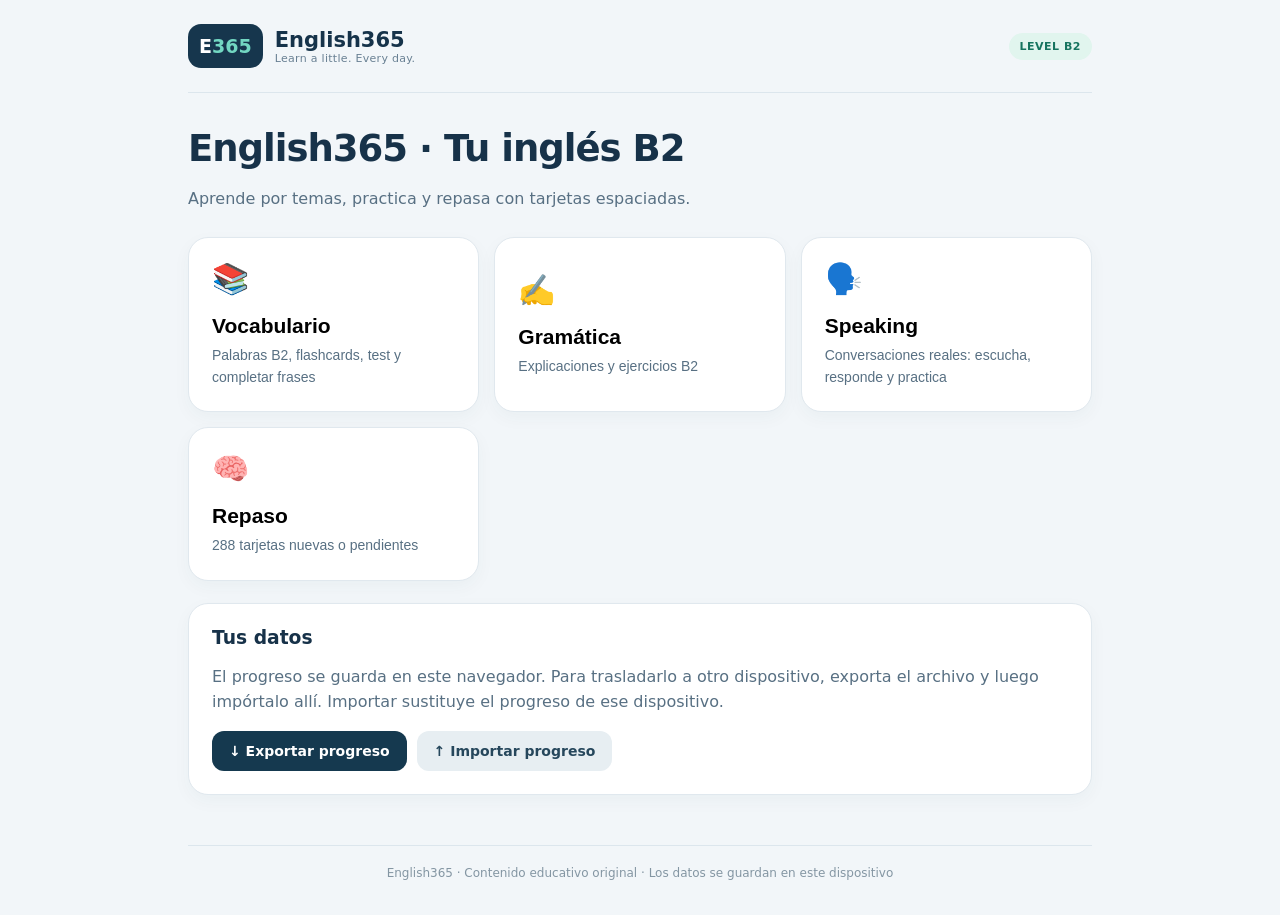
==== index.html @ 496840d1 "Add files via upload" ====
<!doctype html><html lang="es"><head><meta charset="utf-8"><meta name="viewport" content="width=device-width,initial-scale=1,viewport-fit=cover"><meta name="theme-color" content="#132c42"><meta name="description" content="English365: vocabulario, gramática, speaking y repaso B2"><link rel="manifest" href="manifest.webmanifest"><link rel="icon" href="icon.svg" type="image/svg+xml"><link rel="stylesheet" href="style.css"><title>English365 · B2</title></head><body><div class="shell"><header><a href="#home" class="brand"><span class="mark">E<span>365</span></span><span>English365<small>Learn a little. Every day.</small></span></a><span class="level">LEVEL B2</span></header><main id="app"></main><footer>English365 · Contenido educativo original · Los datos se guardan en este dispositivo</footer></div><input type="file" id="importFile" accept="application/json,.json" hidden><script src="content.js"></script><script src="speaking.js"></script><script src="app.js"></script></body></html>
---- style.css ----
:root{font-family:Inter,system-ui,-apple-system,BlinkMacSystemFont,"Segoe UI",sans-serif;color:#173249;background:#f2f6f9;font-synthesis:none}*{box-sizing:border-box}body{margin:0}.shell{max-width:940px;margin:auto;min-height:100vh;padding:0 18px}header{display:flex;align-items:center;justify-content:space-between;padding:24px 0;border-bottom:1px solid #dce6ed}.brand{display:flex;gap:12px;align-items:center;text-decoration:none;color:#16334a;font-size:21px;font-weight:800}.brand small{display:block;font-size:11px;font-weight:500;color:#698093;letter-spacing:.3px}.mark{background:#16364d;color:white;border-radius:13px;padding:11px;font-size:19px}.mark span{color:#72d7c2}.level,.tag{background:#e1f5ee;color:#16745f;padding:7px 11px;border-radius:99px;font-weight:750;font-size:11px;letter-spacing:.5px}main{padding:30px 0 50px}h1{font-size:clamp(26px,5vw,37px);letter-spacing:-1px;margin:4px 0 10px}h2{font-size:24px;margin:0 0 12px}h3{margin:0 0 8px}p{color:#587083;line-height:1.6}.lead{margin-bottom:25px}.grid{display:grid;grid-template-columns:repeat(3,minmax(0,1fr));gap:15px}.card,.panel{background:#fff;border:1px solid #e0e8ee;border-radius:20px;padding:23px;box-shadow:0 6px 18px #1e40530a}.card{cursor:pointer;text-align:left;transition:transform .12s,border-color .12s}.card:hover{transform:translateY(-2px);border-color:#85bcb5}.card .emoji{font-size:30px;margin-bottom:18px}.card p{font-size:14px;margin:6px 0 0}.card h2{font-size:21px;margin:0}.nav{display:flex;gap:8px;align-items:center;margin-bottom:22px;flex-wrap:wrap}.nav button,.btn{border:0;background:#15394f;color:white;border-radius:12px;padding:12px 17px;font:inherit;font-size:14px;font-weight:700;cursor:pointer}.btn.secondary,.nav button{background:#e7eef2;color:#26475c}.btn.ghost{background:white;color:#23475e;border:1px solid #d8e3e9}.btn:disabled{opacity:.5;cursor:not-allowed}.row{display:flex;gap:10px;align-items:center;flex-wrap:wrap}.between{justify-content:space-between}.muted{color:#6c8191;font-size:13px}.topics{display:grid;grid-template-columns:repeat(2,minmax(0,1fr));gap:12px}.topic{display:block;width:100%;text-align:left;border:1px solid #e1e9ef;border-radius:14px;padding:17px;background:white;color:#183b51;font:inherit;cursor:pointer}.topic strong{display:block;margin-bottom:5px}.topic span{font-size:12px;color:#688094}.question{font-size:23px;color:#193c52;font-weight:750;line-height:1.4;margin:20px 0}.choices{display:grid;gap:10px;margin:20px 0}.choice{padding:15px;text-align:left;background:white;border:1px solid #dce6eb;border-radius:12px;font:inherit;cursor:pointer;color:#23455b}.choice:hover{border-color:#409d93}.choice.correct{border-color:#289c70;background:#e7f8ef}.choice.wrong{border-color:#d26a6a;background:#fff0f0}.answer{padding:17px;border-radius:13px;background:#edf8f4;border:1px solid #bce4d3;color:#205e4c;margin:16px 0;line-height:1.6}.answer.bad{background:#fff6ee;border-color:#f0d7bd;color:#785129}.flip{width:100%;min-height:245px;border:1px solid #d5e4e9;border-radius:20px;background:linear-gradient(135deg,#f7fcfb,#eaf3f8);padding:28px;cursor:pointer;display:flex;flex-direction:column;align-items:center;justify-content:center;gap:14px;text-align:center;color:#1c3e53}.flip strong{font-size:clamp(23px,5vw,33px)}.flip small{color:#70889a}.ratings{display:grid;grid-template-columns:repeat(4,1fr);gap:8px;margin-top:18px}.ratings button{padding:13px 4px;border:1px solid #cbdde4;background:#fff;border-radius:11px;color:#21465a;font:inherit;font-size:13px;font-weight:700;cursor:pointer}.ratings button:hover{background:#e8f6f1}.ratings small{display:block;font-weight:400;color:#78909c;margin-top:5px}.bar{height:7px;background:#e5edf0;border-radius:10px;overflow:hidden;margin:14px 0 22px}.bar>div{height:100%;background:#2eaa91;transition:width .2s}.pill{display:inline-block;padding:5px 10px;border-radius:99px;background:#eaf0f5;color:#466174;font-size:12px;margin:4px 5px 4px 0}.lesson{line-height:1.75;color:#36586c}.lesson strong{color:#1b4056}.lesson ul{padding-left:20px}.field{width:100%;border:1px solid #cadce5;border-radius:12px;padding:14px;font:inherit;font-size:16px;margin:8px 0 16px}.hint{background:#fff7e9;border:1px solid #f0d9a6;border-radius:12px;padding:12px;color:#765c2b;font-size:13px;margin:16px 0}footer{border-top:1px solid #dce6ed;padding:20px 0 35px;color:#8496a3;font-size:12px;text-align:center}.stack{display:grid;gap:13px}.spaced{margin-top:22px}.hidden{display:none}@media(max-width:650px){.grid,.topics{grid-template-columns:1fr}.shell{padding:0 14px}main{padding-top:22px}.card{padding:19px}.ratings{gap:5px}.ratings button{font-size:11px}.panel{padding:19px}.brand{font-size:19px}}@media(prefers-reduced-motion:reduce){*{transition:none!important}}

/* English365 v2: navegación por temas */
.category-grid{display:grid;grid-template-columns:repeat(2,minmax(0,1fr));gap:12px}.category-card{position:relative;display:flex;flex-direction:column;align-items:flex-start;text-align:left;gap:7px;border:1px solid #dfe7f0;background:#fff;border-radius:17px;padding:19px;color:#183b51;font:inherit;cursor:pointer;min-height:130px}.category-card:hover,.mode-card:hover{border-color:#3278df;box-shadow:0 6px 18px #2465aa18}.category-icon{font-size:26px}.category-title{font-weight:800;font-size:16px}.category-card small,.mode-card small{color:#6a8194}.category-arrow{position:absolute;right:16px;top:16px;color:#2874db;font-size:26px}.mode-grid{display:grid;grid-template-columns:repeat(3,1fr);gap:12px}.mode-card{display:flex;flex-direction:column;gap:9px;text-align:left;background:white;border:1px solid #dfe7f0;border-radius:16px;padding:18px;color:#183b51;font:inherit;cursor:pointer}.mode-card>span{font-size:26px}.word-row{display:flex;justify-content:space-between;gap:12px;padding:11px 0;border-bottom:1px solid #e7edf3}.word-row span{color:#60778b;text-align:right}.hint{line-height:1.5}@media(max-width:650px){.category-grid{grid-template-columns:1fr}.mode-grid{grid-template-columns:1fr}.category-card{min-height:100px}}

/* Speaking365 */
.speaking-dialog{display:grid;gap:12px;margin-top:18px}.speaking-bubble{max-width:88%;padding:15px;border:1px solid #dce6eb;background:#f5f8fa;border-radius:15px;display:flex;flex-direction:column;align-items:flex-start;gap:8px}.speaking-bubble.mine{margin-left:auto;background:#eaf8f3;border-color:#bfe5d8}.speaking-bubble small{color:#6d8292;font-weight:700}.speaking-bubble strong{line-height:1.5}.speaking-es{color:#526e80;font-size:13px}.speaking-bubble .btn{padding:7px 11px;font-size:12px}.answer{white-space:pre-line}textarea.field{resize:vertical;min-height:100px}@media(max-width:650px){.speaking-bubble{max-width:96%}}
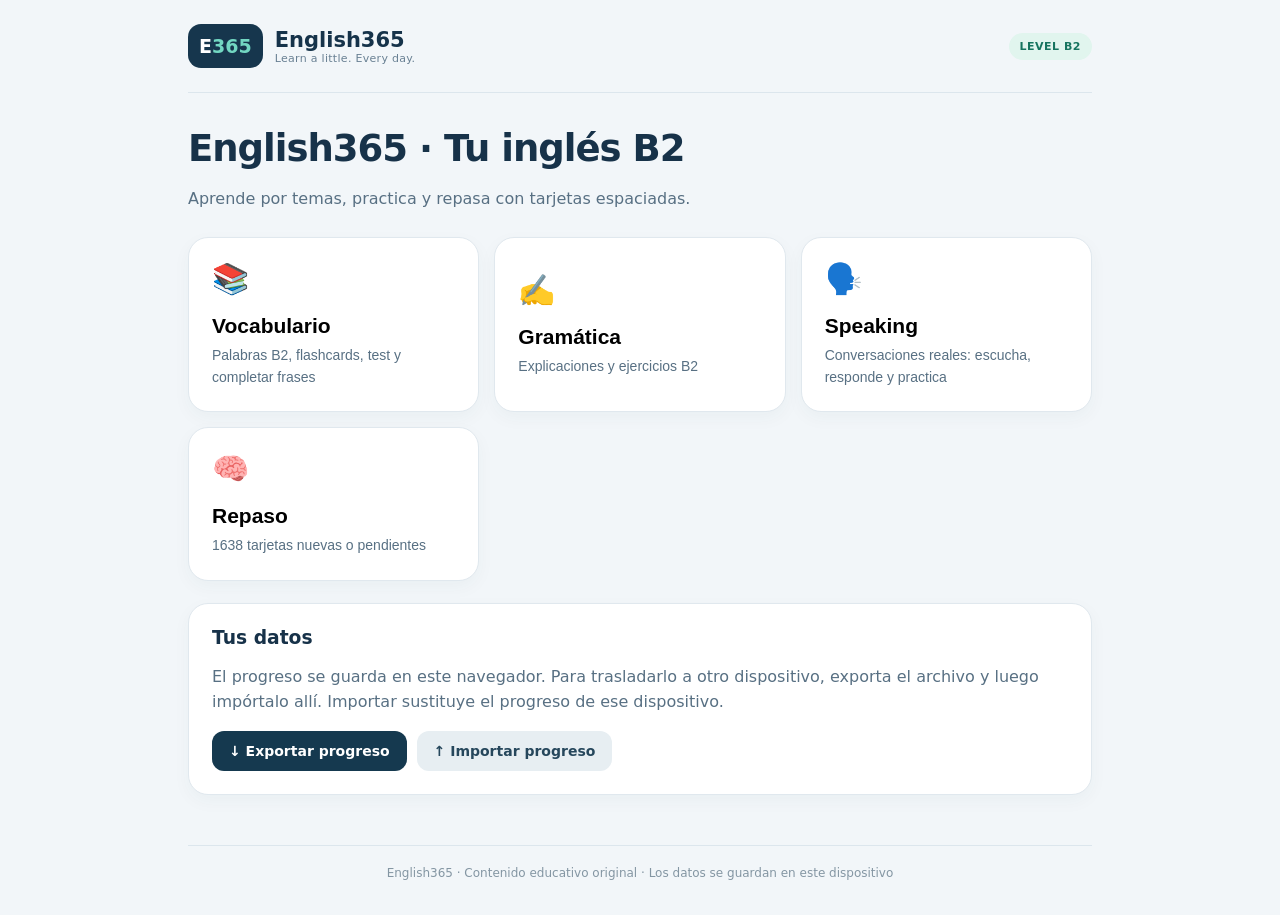
==== commit 0fcd08c3: "Add files via upload" ====
--- a/index.html
+++ b/index.html
@@ -1 +1 @@
-<!doctype html><html lang="es"><head><meta charset="utf-8"><meta name="viewport" content="width=device-width,initial-scale=1,viewport-fit=cover"><meta name="theme-color" content="#132c42"><meta name="description" content="English365: vocabulario, gramática, speaking y repaso B2"><link rel="manifest" href="manifest.webmanifest"><link rel="icon" href="icon.svg" type="image/svg+xml"><link rel="stylesheet" href="style.css"><title>English365 · B2</title></head><body><div class="shell"><header><a href="#home" class="brand"><span class="mark">E<span>365</span></span><span>English365<small>Learn a little. Every day.</small></span></a><span class="level">LEVEL B2</span></header><main id="app"></main><footer>English365 · Contenido educativo original · Los datos se guardan en este dispositivo</footer></div><input type="file" id="importFile" accept="application/json,.json" hidden><script src="content.js"></script><script src="speaking.js"></script><script src="app.js"></script></body></html>
+<!doctype html><html lang="es"><head><meta charset="utf-8"><meta name="viewport" content="width=device-width,initial-scale=1,viewport-fit=cover"><meta name="theme-color" content="#132c42"><meta name="description" content="English365: vocabulario, gramática, speaking y repaso B2"><link rel="manifest" href="manifest.webmanifest"><link rel="icon" href="icon.svg" type="image/svg+xml"><link rel="stylesheet" href="style.css"><title>English365 · B2</title></head><body><div class="shell"><header><a href="#home" class="brand"><span class="mark">E<span>365</span></span><span>English365<small>Learn a little. Every day.</small></span></a><span class="level">LEVEL B2</span></header><main id="app"></main><footer>English365 · Contenido educativo original · Los datos se guardan en este dispositivo</footer></div><input type="file" id="importFile" accept="application/json,.json" hidden><script src="content.js"></script><script src="vocabulario-b2-pdf.js"></script><script src="speaking.js"></script><script src="app.js"></script></body></html>
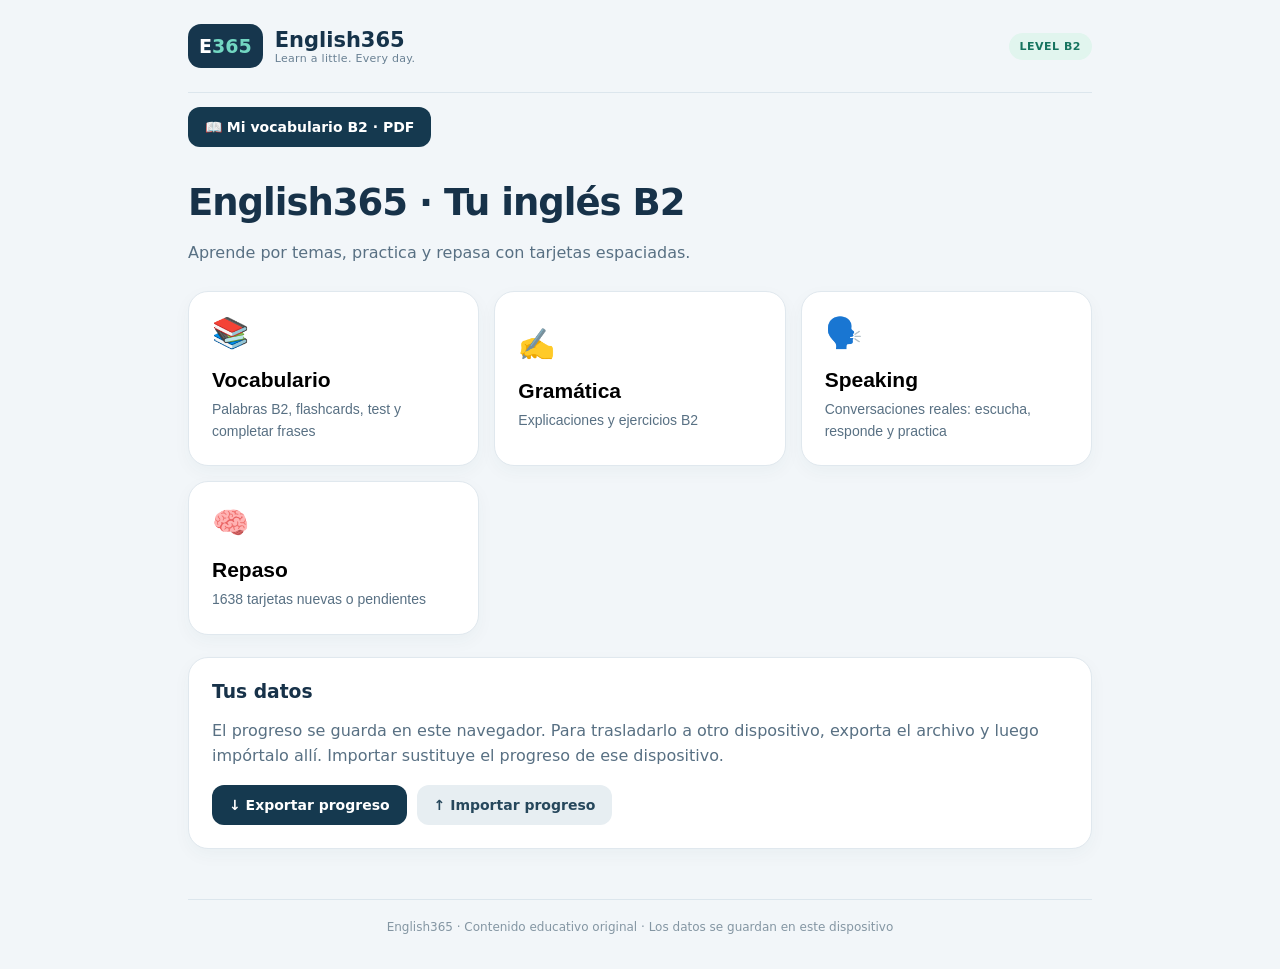
==== commit 69e0626b: "Add files via upload" ====
--- a/index.html
+++ b/index.html
@@ -1 +1 @@
-<!doctype html><html lang="es"><head><meta charset="utf-8"><meta name="viewport" content="width=device-width,initial-scale=1,viewport-fit=cover"><meta name="theme-color" content="#132c42"><meta name="description" content="English365: vocabulario, gramática, speaking y repaso B2"><link rel="manifest" href="manifest.webmanifest"><link rel="icon" href="icon.svg" type="image/svg+xml"><link rel="stylesheet" href="style.css"><title>English365 · B2</title></head><body><div class="shell"><header><a href="#home" class="brand"><span class="mark">E<span>365</span></span><span>English365<small>Learn a little. Every day.</small></span></a><span class="level">LEVEL B2</span></header><main id="app"></main><footer>English365 · Contenido educativo original · Los datos se guardan en este dispositivo</footer></div><input type="file" id="importFile" accept="application/json,.json" hidden><script src="content.js"></script><script src="vocabulario-b2-pdf.js"></script><script src="speaking.js"></script><script src="app.js"></script></body></html>
+<!doctype html><html lang="es"><head><meta charset="utf-8"><meta name="viewport" content="width=device-width,initial-scale=1,viewport-fit=cover"><meta name="theme-color" content="#132c42"><meta name="description" content="English365: vocabulario, gramática, speaking y repaso B2"><link rel="manifest" href="manifest.webmanifest"><link rel="icon" href="icon.svg" type="image/svg+xml"><link rel="stylesheet" href="style.css"><title>English365 · B2</title></head><body><div class="shell"><header><a href="#home" class="brand"><span class="mark">E<span>365</span></span><span>English365<small>Learn a little. Every day.</small></span></a><span class="level">LEVEL B2</span></header><div style="margin-top:14px"><a class="btn" style="display:inline-block;text-decoration:none" href="mi-vocabulario-b2.html">📖 Mi vocabulario B2 · PDF</a></div><main id="app"></main><footer>English365 · Contenido educativo original · Los datos se guardan en este dispositivo</footer></div><input type="file" id="importFile" accept="application/json,.json" hidden><script src="content.js"></script><script src="vocabulario-b2-pdf.js"></script><script src="speaking.js"></script><script src="app.js"></script></body></html>
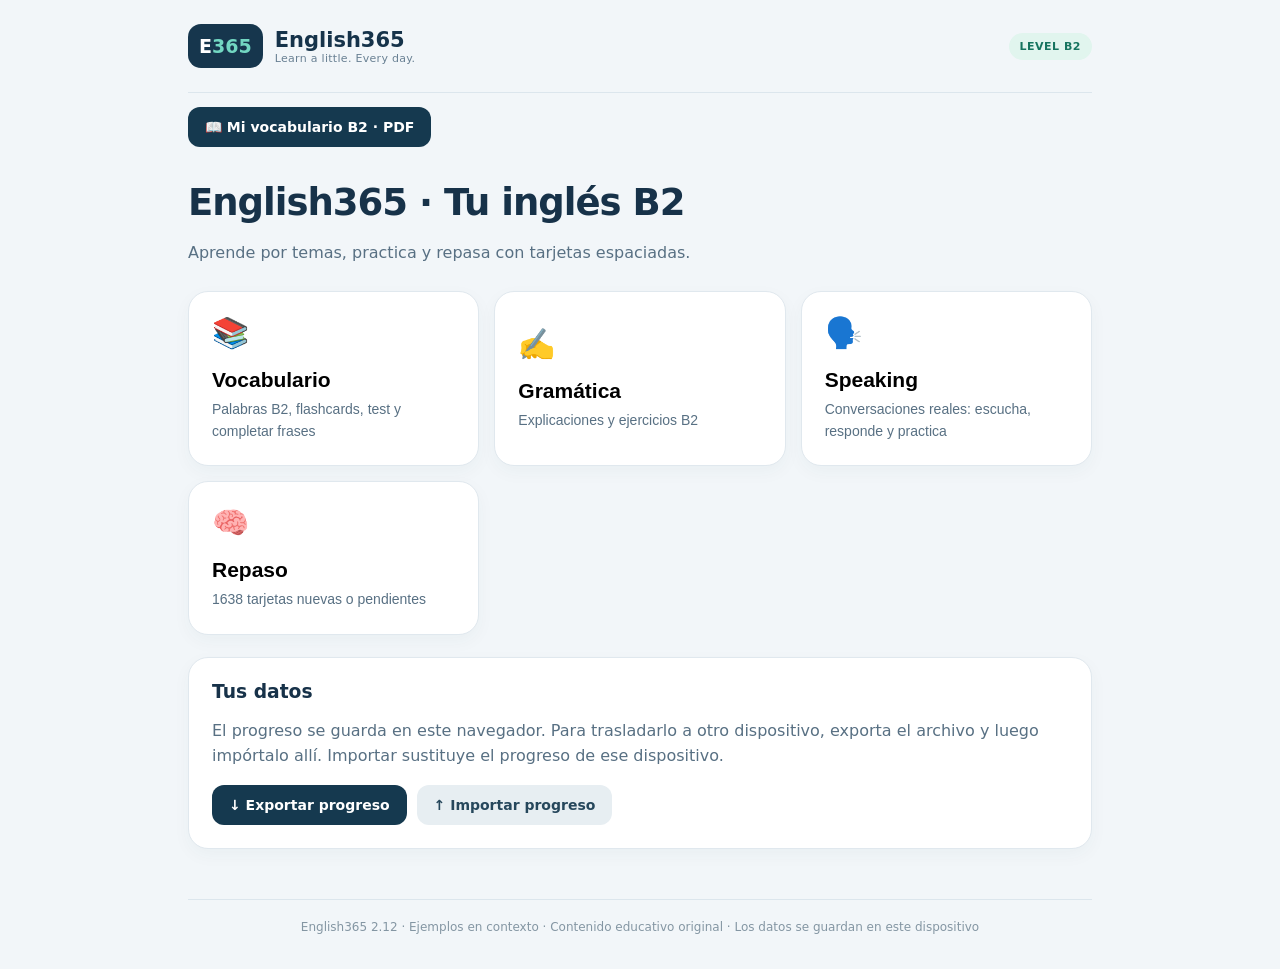
==== commit e3edb93d: "Add files via upload" ====
--- a/index.html
+++ b/index.html
@@ -1 +1,2 @@
-<!doctype html><html lang="es"><head><meta charset="utf-8"><meta name="viewport" content="width=device-width,initial-scale=1,viewport-fit=cover"><meta name="theme-color" content="#132c42"><meta name="description" content="English365: vocabulario, gramática, speaking y repaso B2"><link rel="manifest" href="manifest.webmanifest"><link rel="icon" href="icon.svg" type="image/svg+xml"><link rel="stylesheet" href="style.css"><title>English365 · B2</title></head><body><div class="shell"><header><a href="#home" class="brand"><span class="mark">E<span>365</span></span><span>English365<small>Learn a little. Every day.</small></span></a><span class="level">LEVEL B2</span></header><div style="margin-top:14px"><a class="btn" style="display:inline-block;text-decoration:none" href="mi-vocabulario-b2.html">📖 Mi vocabulario B2 · PDF</a></div><main id="app"></main><footer>English365 · Contenido educativo original · Los datos se guardan en este dispositivo</footer></div><input type="file" id="importFile" accept="application/json,.json" hidden><script src="content.js"></script><script src="vocabulario-b2-pdf.js"></script><script src="speaking.js"></script><script src="app.js"></script></body></html>
+<!doctype html><html lang="es"><head><meta charset="utf-8"><meta name="viewport" content="width=device-width,initial-scale=1,viewport-fit=cover"><meta name="theme-color" content="#132c42"><meta name="description" content="English365: vocabulario, gramática, speaking y repaso B2"><link rel="manifest" href="manifest.webmanifest"><link rel="icon" href="icon.svg" type="image/svg+xml"><link rel="stylesheet" href="style.css"><title>English365 · B2</title></head><body><div class="shell"><header><a href="#home" class="brand"><span class="mark">E<span>365</span></span><span>English365<small>Learn a little. Every day.</small></span></a><span class="level">LEVEL B2</span></header><div style="margin-top:14px"><a class="btn" style="display:inline-block;text-decoration:none" href="mi-vocabulario-b2.html">📖 Mi vocabulario B2 · PDF</a></div><main id="app"></main><footer>English365 2.12 · Ejemplos en contexto · Contenido educativo original · Los datos se guardan en este dispositivo</footer></div><input type="file" id="importFile" accept="application/json,.json" hidden><script src="content.js"></script><script src="vocabulario-b2-pdf.js"></script><script src="speaking.js"></script><script src="word-examples.js"></script><script src="word-coach.js"></script><script src="app.js"></script></body></html>
+
--- a/style.css
+++ b/style.css
@@ -5,3 +5,25 @@
 
 /* Speaking365 */
 .speaking-dialog{display:grid;gap:12px;margin-top:18px}.speaking-bubble{max-width:88%;padding:15px;border:1px solid #dce6eb;background:#f5f8fa;border-radius:15px;display:flex;flex-direction:column;align-items:flex-start;gap:8px}.speaking-bubble.mine{margin-left:auto;background:#eaf8f3;border-color:#bfe5d8}.speaking-bubble small{color:#6d8292;font-weight:700}.speaking-bubble strong{line-height:1.5}.speaking-es{color:#526e80;font-size:13px}.speaking-bubble .btn{padding:7px 11px;font-size:12px}.answer{white-space:pre-line}textarea.field{resize:vertical;min-height:100px}@media(max-width:650px){.speaking-bubble{max-width:96%}}
+
+
+.folder-list .word-row{flex-wrap:wrap;align-items:center}.folder-list .word-row>.row{width:100%}.folder-list .word-row>strong,.folder-list .word-row>span{overflow-wrap:anywhere;max-width:100%}.folder-list .word-row>span{text-align:left}
+
+/* Recuerdo activo: controles y resultados adaptados al móvil. */
+.coach .btn,.coach-results .btn{margin:4px 6px 4px 0}
+.coach-translation{font-size:22px;color:#173249}
+.coach-table{overflow-x:auto;margin:20px 0}
+.coach-results{width:100%;border-collapse:collapse;font-size:14px}
+.coach-results th,.coach-results td{text-align:left;vertical-align:top;border-bottom:1px solid #dce6ed;padding:12px 8px;overflow-wrap:anywhere}
+.coach-results th{background:#e7eef2}
+.coach-results .btn{padding:9px;font-size:12px}
+label.question{display:block}
+@media(max-width:420px){.coach-results{font-size:12px}.coach-results th,.coach-results td{padding:10px 5px}.coach-results .btn{font-size:11px}}
+
+/* 2.12 · Ejemplos legibles también en pantallas pequeñas. */
+.word-examples{width:100%;min-width:0;box-sizing:border-box;border:1px solid #dce6ed;border-radius:14px;background:#f7fafc;padding:14px;margin:14px 0;overflow-wrap:anywhere;text-align:left}
+.word-examples summary{cursor:pointer;font-weight:700;line-height:1.5;min-height:30px}
+.word-examples h3{margin:0 0 12px}.word-examples .example-content{min-width:0}.word-examples[open]>.example-content{margin-top:12px}
+.example-item{padding:10px 0;border-bottom:1px solid #dce6ed}.example-en{font-size:18px;line-height:1.6;margin:7px 0;color:#173249}.example-es{line-height:1.6;color:#476478;margin:8px 0}
+.word-examples .row{flex-wrap:wrap}.word-examples .btn{white-space:normal;margin:4px 6px 4px 0;font-size:14px}.example-editor{padding-top:14px}.example-editor label{display:block;line-height:1.6;margin-top:12px}.example-editor textarea{box-sizing:border-box;width:100%;max-width:100%;resize:vertical;font:inherit;min-height:70px}.example-editor .btn{min-height:44px}
+.word-examples [hidden]{display:none!important}.folder-list .word-row>.word-examples{flex-basis:100%;margin:0 0 10px}
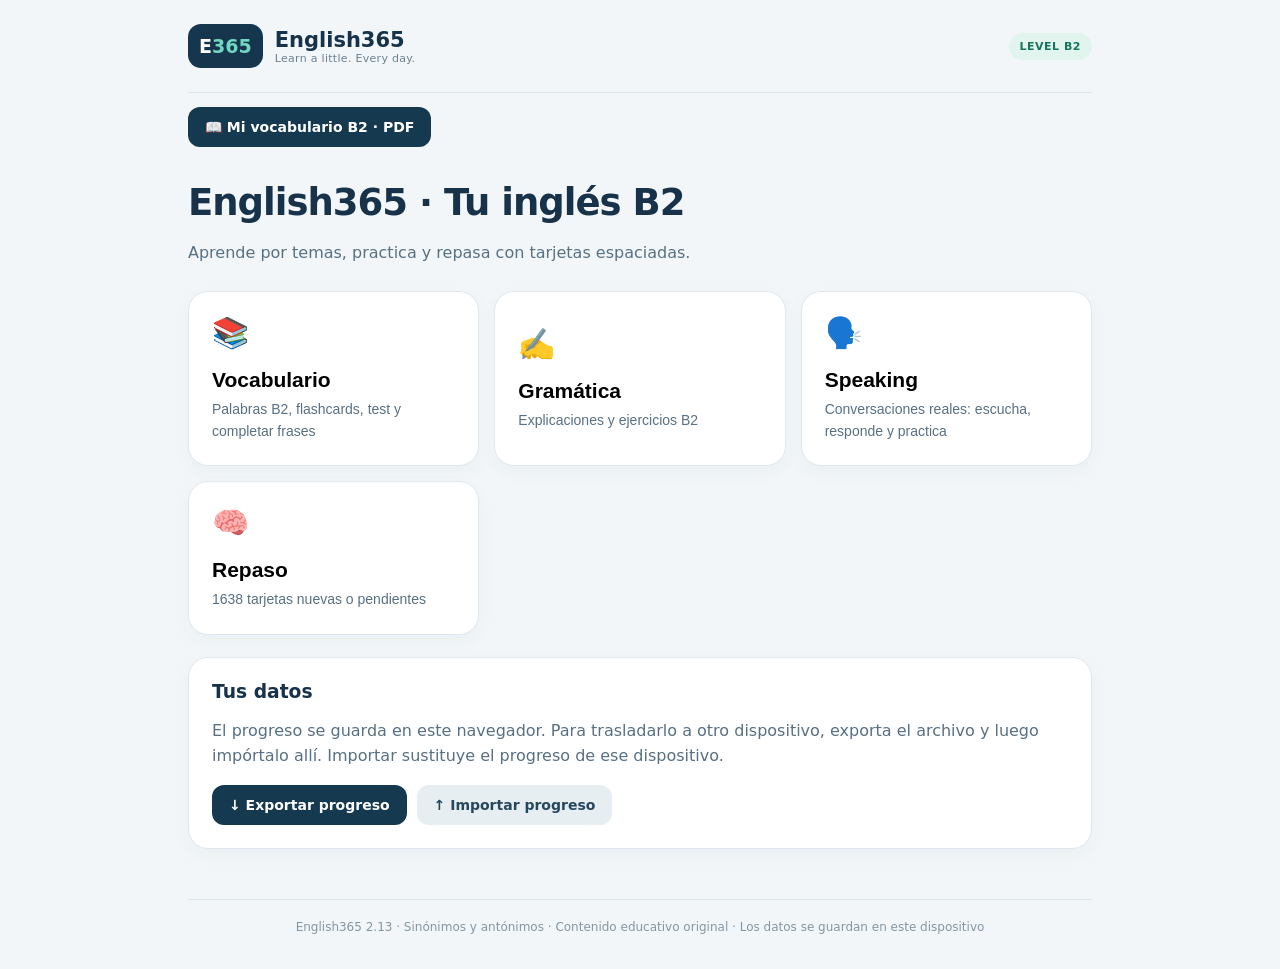
==== commit 0b047f8e: "Add files via upload" ====
--- a/index.html
+++ b/index.html
@@ -1,2 +1,2 @@
-<!doctype html><html lang="es"><head><meta charset="utf-8"><meta name="viewport" content="width=device-width,initial-scale=1,viewport-fit=cover"><meta name="theme-color" content="#132c42"><meta name="description" content="English365: vocabulario, gramática, speaking y repaso B2"><link rel="manifest" href="manifest.webmanifest"><link rel="icon" href="icon.svg" type="image/svg+xml"><link rel="stylesheet" href="style.css"><title>English365 · B2</title></head><body><div class="shell"><header><a href="#home" class="brand"><span class="mark">E<span>365</span></span><span>English365<small>Learn a little. Every day.</small></span></a><span class="level">LEVEL B2</span></header><div style="margin-top:14px"><a class="btn" style="display:inline-block;text-decoration:none" href="mi-vocabulario-b2.html">📖 Mi vocabulario B2 · PDF</a></div><main id="app"></main><footer>English365 2.12 · Ejemplos en contexto · Contenido educativo original · Los datos se guardan en este dispositivo</footer></div><input type="file" id="importFile" accept="application/json,.json" hidden><script src="content.js"></script><script src="vocabulario-b2-pdf.js"></script><script src="speaking.js"></script><script src="word-examples.js"></script><script src="word-coach.js"></script><script src="app.js"></script></body></html>
+<!doctype html><html lang="es"><head><meta charset="utf-8"><meta name="viewport" content="width=device-width,initial-scale=1,viewport-fit=cover"><meta name="theme-color" content="#132c42"><meta name="description" content="English365: vocabulario, gramática, speaking y repaso B2"><link rel="manifest" href="manifest.webmanifest"><link rel="icon" href="icon.svg" type="image/svg+xml"><link rel="stylesheet" href="style.css"><title>English365 · B2</title></head><body><div class="shell"><header><a href="#home" class="brand"><span class="mark">E<span>365</span></span><span>English365<small>Learn a little. Every day.</small></span></a><span class="level">LEVEL B2</span></header><div style="margin-top:14px"><a class="btn" style="display:inline-block;text-decoration:none" href="mi-vocabulario-b2.html">📖 Mi vocabulario B2 · PDF</a></div><main id="app"></main><footer>English365 2.13 · Sinónimos y antónimos · Contenido educativo original · Los datos se guardan en este dispositivo</footer></div><input type="file" id="importFile" accept="application/json,.json" hidden><script src="content.js"></script><script src="vocabulario-b2-pdf.js"></script><script src="speaking.js"></script><script src="word-relations.js"></script><script src="word-examples.js"></script><script src="word-coach.js"></script><script src="app.js"></script></body></html>
 
--- a/style.css
+++ b/style.css
@@ -27,3 +27,6 @@
 .example-item{padding:10px 0;border-bottom:1px solid #dce6ed}.example-en{font-size:18px;line-height:1.6;margin:7px 0;color:#173249}.example-es{line-height:1.6;color:#476478;margin:8px 0}
 .word-examples .row{flex-wrap:wrap}.word-examples .btn{white-space:normal;margin:4px 6px 4px 0;font-size:14px}.example-editor{padding-top:14px}.example-editor label{display:block;line-height:1.6;margin-top:12px}.example-editor textarea{box-sizing:border-box;width:100%;max-width:100%;resize:vertical;font:inherit;min-height:70px}.example-editor .btn{min-height:44px}
 .word-examples [hidden]{display:none!important}.folder-list .word-row>.word-examples{flex-basis:100%;margin:0 0 10px}
+
+/* 2.13 · Relaciones de vocabulario por significado. */
+.word-relations{margin:14px 0 20px;padding:15px;background:#edf6f3;border:1px solid #cce1d8;border-radius:12px;min-width:0}.word-relations h4{margin:0 0 12px;color:#195a4c;font-size:16px}.relations-list{margin:0}.relations-list dt{font-size:13px;font-weight:750;color:#365e55;margin-top:12px}.relations-list dd{margin:7px 0 0;min-width:0}.relation-chips{display:flex;flex-wrap:wrap;gap:7px;list-style:none;padding:0;margin:0}.relation-chip{padding:6px 10px;border:1px solid #c7ddd6;border-radius:10px;background:#fff;color:#24483f;overflow-wrap:anywhere;max-width:100%;font-size:15px;line-height:1.5}.relation-empty{font-size:13px;color:#63786f}.relation-note,.relation-help{font-size:13px;line-height:1.6;margin:12px 0 0;color:#4c6a60}.relation-note{font-weight:500}.relation-help{color:#657b71}.word-row .word-relations span{text-align:left}
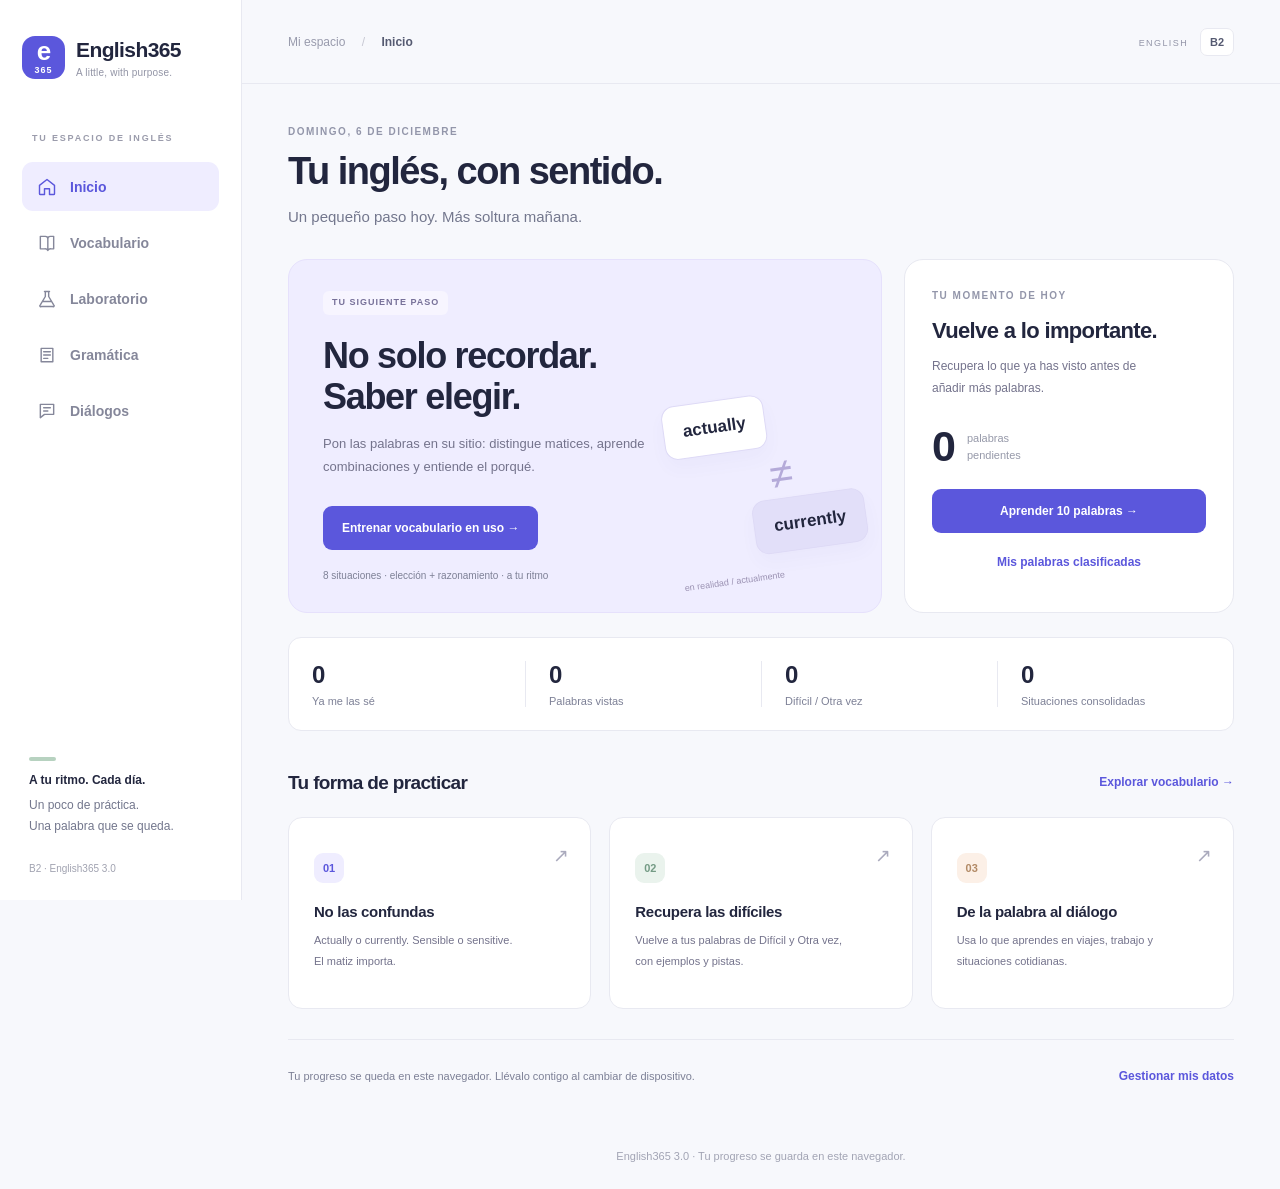
==== commit 357fb96f: "Add files via upload" ====
--- a/index.html
+++ b/index.html
@@ -1,2 +1,4 @@
-<!doctype html><html lang="es"><head><meta charset="utf-8"><meta name="viewport" content="width=device-width,initial-scale=1,viewport-fit=cover"><meta name="theme-color" content="#132c42"><meta name="description" content="English365: vocabulario, gramática, speaking y repaso B2"><link rel="manifest" href="manifest.webmanifest"><link rel="icon" href="icon.svg" type="image/svg+xml"><link rel="stylesheet" href="style.css"><title>English365 · B2</title></head><body><div class="shell"><header><a href="#home" class="brand"><span class="mark">E<span>365</span></span><span>English365<small>Learn a little. Every day.</small></span></a><span class="level">LEVEL B2</span></header><div style="margin-top:14px"><a class="btn" style="display:inline-block;text-decoration:none" href="mi-vocabulario-b2.html">📖 Mi vocabulario B2 · PDF</a></div><main id="app"></main><footer>English365 2.13 · Sinónimos y antónimos · Contenido educativo original · Los datos se guardan en este dispositivo</footer></div><input type="file" id="importFile" accept="application/json,.json" hidden><script src="content.js"></script><script src="vocabulario-b2-pdf.js"></script><script src="speaking.js"></script><script src="word-relations.js"></script><script src="word-examples.js"></script><script src="word-coach.js"></script><script src="app.js"></script></body></html>
-
+<!doctype html>
+<html lang="es"><head><meta charset="utf-8"><meta name="viewport" content="width=device-width,initial-scale=1,viewport-fit=cover"><meta name="theme-color" content="#f7f8fc"><meta name="description" content="English365: vocabulario en uso, práctica escrita y repaso B2"><link rel="manifest" href="manifest.webmanifest"><link rel="icon" href="icon.svg" type="image/svg+xml"><link rel="stylesheet" href="style.css"><title>English365 · Tu inglés, con sentido</title></head>
+<body><a class="skip-link" href="#app">Saltar al contenido</a><div class="app-frame"><aside class="sidebar"><a href="#home" class="brand"><span class="mark">e<span>365</span></span><span>English365<small>A little, with purpose.</small></span></a><p class="sidebar-label">TU ESPACIO DE INGLÉS</p><nav class="app-nav" aria-label="Navegación principal"><button type="button" data-nav="home"><svg viewBox="0 0 24 24" fill="none" stroke="currentColor" stroke-width="1.7" stroke-linecap="round" stroke-linejoin="round" aria-hidden="true"><path d="m3 10 9-7 9 7v10a1 1 0 0 1-1 1h-5v-7H9v7H4a1 1 0 0 1-1-1Z"/></svg><span>Inicio</span></button><button type="button" data-nav="vocab"><svg viewBox="0 0 24 24" fill="none" stroke="currentColor" stroke-width="1.7" stroke-linecap="round" stroke-linejoin="round" aria-hidden="true"><path d="M4 4h6a3 3 0 0 1 3 3v14a4 4 0 0 0-4-2H4Zm16 0h-4a3 3 0 0 0-3 3v14a4 4 0 0 1 4-2h3Z"/></svg><span>Vocabulario</span></button><button type="button" data-nav="lab"><svg viewBox="0 0 24 24" fill="none" stroke="currentColor" stroke-width="1.7" stroke-linecap="round" stroke-linejoin="round" aria-hidden="true"><path d="M9 3h6m-5 0v6l-6 10a1 1 0 0 0 1 2h14a1 1 0 0 0 1-2L14 9V3M7 15h10"/></svg><span>Laboratorio</span></button><button type="button" data-nav="grammar"><svg viewBox="0 0 24 24" fill="none" stroke="currentColor" stroke-width="1.7" stroke-linecap="round" stroke-linejoin="round" aria-hidden="true"><path d="M5 4h14v16H5ZM8 8h8m-8 4h8m-8 4h5"/></svg><span>Gramática</span></button><button type="button" data-nav="dialogs"><svg viewBox="0 0 24 24" fill="none" stroke="currentColor" stroke-width="1.7" stroke-linecap="round" stroke-linejoin="round" aria-hidden="true"><path d="M4 4h16v12H9l-5 4Z"/><path d="M8 8h8m-8 4h5"/></svg><span>Diálogos</span></button></nav><div class="sidebar-foot"><span class="local-dot"></span><strong>A tu ritmo. Cada día.</strong><p>Un poco de práctica.<br>Una palabra que se queda.</p><small>B2 · English365 3.0</small></div></aside><div class="workspace"><header class="topbar"><span class="breadcrumb">Mi espacio <span>/</span> <strong id="view-name">Inicio</strong></span><span class="level">ENGLISH <b>B2</b></span></header><main id="app" tabindex="-1"></main><footer>English365 3.0 · Tu progreso se guarda en este navegador.</footer></div></div><input type="file" id="importFile" accept="application/json,.json" hidden>
+<script src="content.js"></script><script src="vocabulario-b2-pdf.js"></script><script src="speaking.js"></script><script src="word-relations.js"></script><script src="word-examples.js"></script><script src="word-coach.js"></script><script src="usage-content.js"></script><script src="usage-lab.js"></script><script src="app.js"></script></body></html>
--- a/style.css
+++ b/style.css
@@ -1,32 +1,10 @@
-:root{font-family:Inter,system-ui,-apple-system,BlinkMacSystemFont,"Segoe UI",sans-serif;color:#173249;background:#f2f6f9;font-synthesis:none}*{box-sizing:border-box}body{margin:0}.shell{max-width:940px;margin:auto;min-height:100vh;padding:0 18px}header{display:flex;align-items:center;justify-content:space-between;padding:24px 0;border-bottom:1px solid #dce6ed}.brand{display:flex;gap:12px;align-items:center;text-decoration:none;color:#16334a;font-size:21px;font-weight:800}.brand small{display:block;font-size:11px;font-weight:500;color:#698093;letter-spacing:.3px}.mark{background:#16364d;color:white;border-radius:13px;padding:11px;font-size:19px}.mark span{color:#72d7c2}.level,.tag{background:#e1f5ee;color:#16745f;padding:7px 11px;border-radius:99px;font-weight:750;font-size:11px;letter-spacing:.5px}main{padding:30px 0 50px}h1{font-size:clamp(26px,5vw,37px);letter-spacing:-1px;margin:4px 0 10px}h2{font-size:24px;margin:0 0 12px}h3{margin:0 0 8px}p{color:#587083;line-height:1.6}.lead{margin-bottom:25px}.grid{display:grid;grid-template-columns:repeat(3,minmax(0,1fr));gap:15px}.card,.panel{background:#fff;border:1px solid #e0e8ee;border-radius:20px;padding:23px;box-shadow:0 6px 18px #1e40530a}.card{cursor:pointer;text-align:left;transition:transform .12s,border-color .12s}.card:hover{transform:translateY(-2px);border-color:#85bcb5}.card .emoji{font-size:30px;margin-bottom:18px}.card p{font-size:14px;margin:6px 0 0}.card h2{font-size:21px;margin:0}.nav{display:flex;gap:8px;align-items:center;margin-bottom:22px;flex-wrap:wrap}.nav button,.btn{border:0;background:#15394f;color:white;border-radius:12px;padding:12px 17px;font:inherit;font-size:14px;font-weight:700;cursor:pointer}.btn.secondary,.nav button{background:#e7eef2;color:#26475c}.btn.ghost{background:white;color:#23475e;border:1px solid #d8e3e9}.btn:disabled{opacity:.5;cursor:not-allowed}.row{display:flex;gap:10px;align-items:center;flex-wrap:wrap}.between{justify-content:space-between}.muted{color:#6c8191;font-size:13px}.topics{display:grid;grid-template-columns:repeat(2,minmax(0,1fr));gap:12px}.topic{display:block;width:100%;text-align:left;border:1px solid #e1e9ef;border-radius:14px;padding:17px;background:white;color:#183b51;font:inherit;cursor:pointer}.topic strong{display:block;margin-bottom:5px}.topic span{font-size:12px;color:#688094}.question{font-size:23px;color:#193c52;font-weight:750;line-height:1.4;margin:20px 0}.choices{display:grid;gap:10px;margin:20px 0}.choice{padding:15px;text-align:left;background:white;border:1px solid #dce6eb;border-radius:12px;font:inherit;cursor:pointer;color:#23455b}.choice:hover{border-color:#409d93}.choice.correct{border-color:#289c70;background:#e7f8ef}.choice.wrong{border-color:#d26a6a;background:#fff0f0}.answer{padding:17px;border-radius:13px;background:#edf8f4;border:1px solid #bce4d3;color:#205e4c;margin:16px 0;line-height:1.6}.answer.bad{background:#fff6ee;border-color:#f0d7bd;color:#785129}.flip{width:100%;min-height:245px;border:1px solid #d5e4e9;border-radius:20px;background:linear-gradient(135deg,#f7fcfb,#eaf3f8);padding:28px;cursor:pointer;display:flex;flex-direction:column;align-items:center;justify-content:center;gap:14px;text-align:center;color:#1c3e53}.flip strong{font-size:clamp(23px,5vw,33px)}.flip small{color:#70889a}.ratings{display:grid;grid-template-columns:repeat(4,1fr);gap:8px;margin-top:18px}.ratings button{padding:13px 4px;border:1px solid #cbdde4;background:#fff;border-radius:11px;color:#21465a;font:inherit;font-size:13px;font-weight:700;cursor:pointer}.ratings button:hover{background:#e8f6f1}.ratings small{display:block;font-weight:400;color:#78909c;margin-top:5px}.bar{height:7px;background:#e5edf0;border-radius:10px;overflow:hidden;margin:14px 0 22px}.bar>div{height:100%;background:#2eaa91;transition:width .2s}.pill{display:inline-block;padding:5px 10px;border-radius:99px;background:#eaf0f5;color:#466174;font-size:12px;margin:4px 5px 4px 0}.lesson{line-height:1.75;color:#36586c}.lesson strong{color:#1b4056}.lesson ul{padding-left:20px}.field{width:100%;border:1px solid #cadce5;border-radius:12px;padding:14px;font:inherit;font-size:16px;margin:8px 0 16px}.hint{background:#fff7e9;border:1px solid #f0d9a6;border-radius:12px;padding:12px;color:#765c2b;font-size:13px;margin:16px 0}footer{border-top:1px solid #dce6ed;padding:20px 0 35px;color:#8496a3;font-size:12px;text-align:center}.stack{display:grid;gap:13px}.spaced{margin-top:22px}.hidden{display:none}@media(max-width:650px){.grid,.topics{grid-template-columns:1fr}.shell{padding:0 14px}main{padding-top:22px}.card{padding:19px}.ratings{gap:5px}.ratings button{font-size:11px}.panel{padding:19px}.brand{font-size:19px}}@media(prefers-reduced-motion:reduce){*{transition:none!important}}
+:root{font-family:Inter,ui-sans-serif,-apple-system,BlinkMacSystemFont,"Segoe UI",sans-serif;color:#22263e;background:#f7f8fc;font-synthesis:none;--ink:#22263e;--muted:#75798e;--accent:#5b57dc;--border:#e8e9f1;--surface:#fff;--sage:#eef5ef;--lavender:#efedff;--peach:#fcf0e7}*{box-sizing:border-box}body{margin:0}button,input,textarea{font:inherit}button,a{-webkit-tap-highlight-color:transparent}button{cursor:pointer}button:disabled{cursor:default;opacity:.48}a{color:var(--accent)}button:focus-visible,a:focus-visible,input:focus-visible,textarea:focus-visible,summary:focus-visible{outline:3px solid #a8a3ff;outline-offset:4px}svg{width:22px;height:22px;flex-shrink:0}h1,h2,h3,h4,p{margin-top:0}h1,h2,h3,h4{color:var(--ink)}h1{font-size:38px;letter-spacing:-1.5px;line-height:1.18;margin-bottom:12px;font-weight:750}h2{font-size:23px;line-height:1.3;letter-spacing:-.65px;margin-bottom:12px}h3{font-size:18px;letter-spacing:-.3px;margin-bottom:10px}p{font-size:15px;line-height:1.7;color:#73778d}small{font-size:12px}button{color:inherit}.app-frame{display:flex;min-height:100vh}.sidebar{position:fixed;inset:0 auto 0 0;width:242px;border-right:1px solid var(--border);background:#fff;padding:36px 22px 24px;display:flex;flex-direction:column;z-index:10}.brand{display:flex;align-items:center;gap:11px;text-decoration:none;color:var(--ink);font-size:21px;letter-spacing:-.6px;font-weight:750}.brand small{display:block;color:#9294a5;font-size:10px;letter-spacing:.2px;font-weight:450;margin-top:5px}.mark{width:43px;height:43px;background:var(--accent);color:#fff;display:flex;flex-direction:column;align-items:center;justify-content:center;border-radius:13px;font-size:26px;line-height:.8;font-weight:700;letter-spacing:-1px}.mark span{font-size:9px;margin-top:5px;letter-spacing:1px}.sidebar-label{font-size:9px;letter-spacing:1.8px;color:#9b9cac;margin:52px 10px 16px;font-weight:650}.app-nav{display:grid;gap:7px}.app-nav button{display:flex;align-items:center;gap:13px;min-height:49px;border:0;border-radius:11px;background:none;padding:12px 15px;text-align:left;font-size:14px;color:#85879a;font-weight:550}.app-nav button svg{width:20px;height:20px}.app-nav button:hover{background:#f8f7fd;color:var(--accent)}.app-nav button.active{background:var(--lavender);color:var(--accent)}.sidebar-foot{margin:auto 7px 0;padding-top:32px}.sidebar-foot strong{display:block;font-size:12px;margin:12px 0 8px}.sidebar-foot p{font-size:12px;line-height:1.8;margin-bottom:20px}.sidebar-foot small{font-size:10px;color:#a0a2b0}.local-dot{display:block;width:27px;height:4px;background:#b7d2c0;border-radius:8px}.workspace{margin-left:242px;flex:1;min-width:0}.topbar{height:84px;display:flex;align-items:center;justify-content:space-between;padding:0 46px;border-bottom:1px solid var(--border);background:#f7f8fc}.breadcrumb{font-size:12px;color:#999bad}.breadcrumb>span{margin:0 13px;color:#c6c7d2}.breadcrumb strong{color:#555a71;font-weight:550}.level{font-size:9px;letter-spacing:1.4px;color:#9395a8}.level b{font-size:11px;letter-spacing:0;margin-left:8px;background:#fff;border:1px solid var(--border);padding:7px 9px;border-radius:7px;color:#555a71}main#app{max-width:1300px;margin:auto;padding:42px 46px 30px;min-height:calc(100vh - 150px)}footer{font-size:11px;color:#a2a4b4;padding:24px 46px;text-align:center;line-height:1.6}.eyebrow{display:block;font-size:10px;letter-spacing:1.5px;font-weight:650;text-transform:uppercase;color:#9396aa;margin-bottom:12px}.lead{font-size:15px;margin-bottom:28px;max-width:760px}.page-intro h1{margin-bottom:10px}.page-intro .lead{margin-bottom:30px}.dashboard-grid{display:grid;grid-template-columns:minmax(0,1.8fr) minmax(260px,1fr);gap:22px}.dashboard-hero{position:relative;min-height:340px;padding:31px 34px;background:var(--lavender);border:1px solid #e6e1fc;border-radius:19px;overflow:hidden}.tag{display:inline-flex;font-size:9px;line-height:1.5;padding:5px 9px;letter-spacing:1px;font-weight:650;border-radius:6px;color:#777199;background:#f7f5ff}.dashboard-hero h2{font-size:36px;letter-spacing:-1.3px;white-space:pre-line;line-height:1.15;margin:20px 0 14px;max-width:340px}.dashboard-hero p{max-width:330px;font-size:13px;line-height:1.8;color:#827e9d;margin-bottom:24px}.hero-foot{font-size:10px;color:#9290ab;margin-top:16px}.word-orbit{position:absolute;right:20px;top:38%;width:190px;height:180px;transform:rotate(-8deg);pointer-events:none}.orbit-chip{position:absolute;display:block;padding:16px 19px;background:#fff;border:1px solid #dedaf6;border-radius:13px;font-size:17px;font-weight:600;box-shadow:0 9px 18px #5c51b009}.orbit-chip.one{top:0;left:0}.orbit-chip.two{right:0;bottom:20px;background:#e2dff9}.orbit-symbol{position:absolute;left:100px;top:58px;color:#b4aad9;font-size:42px;font-weight:300}.orbit-caption{position:absolute;bottom:-7px;left:0;font-size:9px;color:#9a91b2;white-space:nowrap}.btn{display:inline-flex;align-items:center;justify-content:center;gap:8px;border:1px solid transparent;background:var(--accent);color:#fff;text-decoration:none;font-size:12px;font-weight:600;line-height:1.5;padding:12px 18px;border-radius:9px;min-height:42px;margin:4px 6px 4px 0;transition:background .15s,transform .15s}.btn:hover:not(:disabled){background:#4c47c7;transform:translateY(-1px)}.btn.secondary{background:#fff;color:#616578;border:1px solid #e1e2ed}.btn.secondary:hover:not(:disabled){background:#f4f2fe;color:var(--accent);border-color:#c7c3ed}.btn.ghost{background:transparent;color:var(--accent);padding-left:0}.text-button{display:inline-flex;align-items:center;border:0;background:none;padding:8px 0;color:var(--accent);font-size:12px;font-weight:600;text-decoration:none;line-height:1.6}.text-button:hover{text-decoration:underline}.today-card{background:#fff;border:1px solid var(--border);border-radius:19px;padding:30px 27px}.today-card h2{font-size:22px;margin:16px 0 10px}.today-card p{font-size:12px;line-height:1.8;max-width:230px}.today-count{display:flex;align-items:center;gap:13px;margin:24px 0 15px}.today-count strong{font-size:43px;letter-spacing:-2px;line-height:1.1}.today-count span{font-size:11px;max-width:75px;line-height:1.5;color:#9699a9}.today-card>.btn{width:100%}.today-card>.text-button{display:block;text-align:center;width:100%;margin-top:8px}.metrics{display:grid;grid-template-columns:repeat(4,minmax(0,1fr));border:1px solid var(--border);background:#fff;border-radius:13px;margin:24px 0 34px;padding:23px 0}.metric{display:flex;flex-direction:column;padding:0 23px;gap:6px;min-width:0}.metric+.metric{border-left:1px solid var(--border)}.metric strong{font-size:24px;letter-spacing:-.7px;font-weight:650}.metric span{font-size:11px;color:#9799aa}.section-heading{display:flex;justify-content:space-between;align-items:center;gap:16px;margin:16px 0}.section-heading h2{font-size:19px;margin:0}.route-grid{display:grid;grid-template-columns:repeat(3,minmax(0,1fr));gap:18px}.route-card{position:relative;background:#fff;border:1px solid var(--border);border-radius:14px;padding:25px;text-align:left;min-height:192px;transition:transform .15s,border-color .15s}.route-card:hover{border-color:#c0bbef;transform:translateY(-3px)}.route-number{display:flex;justify-content:center;align-items:center;width:30px;height:30px;border-radius:9px;background:var(--lavender);color:var(--accent);font-size:11px;font-weight:650;margin-bottom:20px}.route-card.sage .route-number{background:#eaf3ed;color:#749b85}.route-card.peach .route-number{background:var(--peach);color:#b28a66}.route-card h3{font-size:15px;letter-spacing:-.3px;margin-bottom:10px}.route-card p{font-size:11px;line-height:1.9;margin:0;max-width:210px}.route-arrow{position:absolute;right:21px;top:26px;font-size:19px;color:#aaaabd}.dashboard-bottom{border-top:1px solid var(--border);display:flex;align-items:center;justify-content:space-between;gap:20px;margin-top:30px;padding-top:19px}.dashboard-bottom p{font-size:11px;max-width:600px;margin:0}.muted{color:#9699aa}.panel{border:1px solid var(--border);border-radius:16px;background:#fff;padding:27px;min-width:0}.row{display:flex;align-items:center;flex-wrap:wrap;gap:8px}.spaced{margin-top:24px}.nav{margin-bottom:24px}.nav .btn{background:transparent;border:0;color:#8e90a4;padding:0;min-height:28px}.nav .btn:hover{background:none;color:var(--accent)}.vocab-toolbar{display:flex;justify-content:space-between;flex-wrap:wrap;gap:8px;margin-bottom:22px}.field{width:100%;font-size:16px;line-height:1.5;background:#fff;border:1px solid #dedfeb;border-radius:10px;padding:14px 16px;color:var(--ink);margin:8px 0 18px}.field::placeholder{color:#a0a2b3}.search{background:#fff;min-height:52px;padding-left:19px}.segmented{display:flex;flex-wrap:wrap;gap:5px;padding:5px;border-radius:11px;background:#edeef5;width:fit-content;margin:10px 0 24px}.segmented .btn{margin:0;border:0;background:none;box-shadow:none;font-size:12px;min-height:34px;padding:8px 14px}.segmented .btn.selected{background:#fff;color:var(--accent);box-shadow:0 2px 6px #22263e06}.category-grid,.lesson-grid{display:grid;grid-template-columns:repeat(3,minmax(0,1fr));gap:17px}.category-card{position:relative;display:flex;flex-direction:column;align-items:flex-start;gap:8px;text-align:left;border:1px solid var(--border);border-radius:13px;background:#fff;padding:24px;min-height:150px}.category-card:hover{border-color:#c0bbef}.category-icon{font-size:22px;margin-bottom:8px}.category-title{font-size:15px;font-weight:650}.category-card small{font-size:11px;color:#9597ab;line-height:1.6}.category-arrow{position:absolute;top:22px;right:22px;color:#b3b3c2;font-size:20px}.collection-link{display:flex;align-items:center;justify-content:space-between;flex-wrap:wrap;gap:10px;margin-top:22px;padding:20px 0;font-size:12px;color:#9093a5;border-top:1px solid var(--border)}.search-word{display:flex;align-items:center;justify-content:space-between;gap:10px;flex-wrap:wrap;background:#fff;border:1px solid var(--border);padding:20px 24px;border-radius:12px;margin-bottom:12px}.search-word h3{margin-bottom:6px}.search-word p{margin:0}.search-word>.word-examples{flex-basis:100%;margin-bottom:0}.word-row{display:flex;align-items:center;justify-content:space-between;gap:12px;border-bottom:1px solid var(--border);padding:16px 0;min-width:0}.word-row strong{font-size:14px}.word-row>span{font-size:13px;color:#8d91a5;text-align:right;overflow-wrap:anywhere}.folder-list .word-row{flex-wrap:wrap}.folder-list .word-row>.row,.folder-list .word-row>.word-examples{flex-basis:100%}.mode-grid{display:grid;grid-template-columns:repeat(4,minmax(0,1fr));gap:14px}.mode-card{display:flex;flex-direction:column;align-items:flex-start;text-align:left;gap:12px;background:#fff;border:1px solid var(--border);border-radius:13px;padding:22px}.mode-card>span{font-size:23px}.mode-card strong{font-size:14px}.mode-card small{color:#9699ab;line-height:1.7;font-size:11px}.topics,.grid{display:grid;grid-template-columns:repeat(3,minmax(0,1fr));gap:16px}.topic,.card{display:flex;flex-direction:column;align-items:flex-start;text-align:left;gap:12px;border:1px solid var(--border);border-radius:14px;background:#fff;padding:25px}.topic:hover,.mode-card:hover,.card:hover{border-color:#c0bbef}.topic strong{font-size:14px}.topic span{font-size:11px;color:#9598aa}.flip{display:flex;flex-direction:column;align-items:center;justify-content:center;gap:24px;min-height:280px;width:100%;border:0;background:#f7f6ff;border-radius:16px;padding:30px;margin:20px 0;color:var(--ink);overflow-wrap:anywhere}.flip strong{font-size:36px;letter-spacing:-1px}.flip small{font-size:11px;line-height:1.7;color:#9692af}.flip span{font-size:16px;color:#7c7896;line-height:1.7}.ratings{display:grid;grid-template-columns:repeat(4,minmax(0,1fr));gap:10px;margin-top:18px}.ratings button{min-height:69px;border:1px solid var(--border);border-radius:11px;background:#fff;font-size:14px;font-weight:600;padding:12px 8px}.ratings button:hover{background:#f1efff;border-color:#c8c3ef}.ratings small{display:block;font-size:10px;color:#9b9aad;margin-top:6px;font-weight:400}.bar{height:5px;border-radius:5px;background:#e7e7f2;margin:17px 0 26px;overflow:hidden}.bar>div{background:var(--accent);height:100%;border-radius:5px}.question{font-size:24px;line-height:1.5;color:var(--ink);margin:16px 0;font-weight:550;display:block}.choices{display:grid;gap:12px;margin:22px 0}.choice,.choices>.btn{width:100%;justify-content:flex-start;text-align:left;background:#fff;border:1px solid #dedfea;border-radius:10px;padding:16px 20px;min-height:54px;color:#5f637b;font-size:15px;line-height:1.7}.choice.correct{background:#edf6ef;border-color:#bad3c1;color:#387250}.choice.wrong{background:#fff0ec;border-color:#e5c7bc;color:#a26955}.answer{background:#eff6f0;border:1px solid #d5e6da;color:#3e6a4e;white-space:pre-line;border-radius:12px;padding:20px;line-height:1.8;margin-top:20px;font-size:14px}.answer.bad{background:#fff4ee;border-color:#edd7ca;color:#9f7158}.lesson{font-size:15px;line-height:1.85;color:#70768d}.hint{background:#faf4e8;border:1px solid #eee3cb;color:#99835b;line-height:1.8;font-size:13px;padding:17px;border-radius:10px}.pill{display:inline-block;border-radius:7px;background:#eeedf8;color:#8a86a2;font-size:11px;padding:6px 9px;margin:3px}.word-examples{width:100%;min-width:0;border:1px solid var(--border);border-radius:12px;padding:19px;background:#fbfbfe;margin:18px 0;text-align:left;overflow-wrap:anywhere}.word-examples summary{font-size:12px;font-weight:600;color:#73708e;cursor:pointer;line-height:1.7;padding:4px 0}.word-examples h3{font-size:16px;margin-bottom:15px}.word-examples[open]>.example-content{margin-top:15px}.word-examples [hidden]{display:none!important}.example-item{padding:16px 0;border-bottom:1px solid var(--border)}.example-en{font-size:17px;line-height:1.7;color:#565976;margin:8px 0}.example-es{font-size:14px;color:#8d90a5;line-height:1.8;margin:12px 0 0}.example-item .btn{font-size:11px;min-height:30px;padding:6px 10px}.example-editor{padding-top:16px}.example-editor label{display:block;font-size:13px;line-height:1.7;margin-top:12px;color:#81859a}.example-editor textarea{width:100%;max-width:100%;resize:vertical;min-height:85px}.example-editor .btn{font-size:12px}.word-relations{padding:20px;background:#f0f5f1;border-radius:10px;border:1px solid #e2ebe3;margin:12px 0 20px}.word-relations h4{font-size:14px;color:#60816a;margin-bottom:16px}.relations-list{margin:0}.relations-list dt{font-size:11px;font-weight:600;color:#7c9384;margin-top:15px}.relations-list dd{margin:8px 0 0}.relation-chips{display:flex;flex-wrap:wrap;gap:6px;list-style:none;margin:0;padding:0}.relation-chip{font-size:13px;padding:6px 9px;border:1px solid #d8e4da;border-radius:7px;color:#66806e;background:#fff;max-width:100%;overflow-wrap:anywhere}.relation-empty,.relation-help,.relation-note{font-size:11px;line-height:1.8;color:#8a9d8f}.relation-note{margin:15px 0 0}.relation-help{margin:12px 0 0}.coach-translation{font-size:23px;color:#8e8aa8}.coach-results{width:100%;border-collapse:collapse;font-size:13px}.coach-results td,.coach-results th{text-align:left;padding:16px 12px;border-bottom:1px solid var(--border);vertical-align:top}.coach-table{overflow-x:auto;margin:20px 0}.speaking-dialog{display:grid;gap:17px;margin-top:20px}.speaking-bubble{max-width:85%;display:flex;flex-direction:column;align-items:flex-start;gap:10px;border:1px solid var(--border);border-radius:13px;background:#f7f7fc;padding:20px}.speaking-bubble.mine{background:#eeedf9;margin-left:auto;border-color:#e0ddf3}.speaking-bubble small{font-size:10px;color:#9c98af}.speaking-bubble strong{font-size:15px;line-height:1.7;font-weight:500}.speaking-es{font-size:13px;color:#9793ac}.hidden,[hidden]{display:none!important}.empty{padding:25px;background:#fff;border:1px dashed #d8d8e7;border-radius:12px;line-height:1.8;color:#9295aa;font-size:14px}.skip-link{position:fixed;top:-100px;left:12px;z-index:100;background:#fff;padding:15px;border:2px solid var(--accent)}.skip-link:focus{top:10px}.lab-hero{background:var(--lavender);border:1px solid #e4dff8;padding:30px 34px;border-radius:17px;margin-top:23px}.lab-hero .eyebrow{color:#9c93b9}.lab-hero h2{font-size:28px;max-width:600px}.lab-hero p{max-width:720px;font-size:14px;color:#8b83a6}.library-controls{display:flex;flex-wrap:wrap;align-items:center;justify-content:space-between;gap:10px;margin:28px 0 12px}.library-controls .segmented{margin:0}.library-controls .search{width:310px;margin:0}.lesson-tile{background:#fff;border:1px solid var(--border);border-radius:14px;padding:24px;display:flex;flex-direction:column;align-items:flex-start}.lesson-tile h3{font-size:17px;margin-top:18px}.lesson-tile p{font-size:12px}.lesson-tile>.btn{margin-top:auto}.rule-preview{font-size:12px;color:#8f8aa7;margin-bottom:22px;line-height:1.7}.rule-preview summary{cursor:pointer}.rule-preview p{padding-top:10px;margin-bottom:0}.session-nav{display:flex;align-items:center;justify-content:space-between;gap:12px}.session-nav>.muted{font-size:10px;letter-spacing:1px}.practice-surface{max-width:850px;margin:0 auto;background:#fff;border:1px solid var(--border);padding:40px 45px;border-radius:20px}.practice-title{font-size:29px;margin-top:22px}.context-sentence{font-size:25px;color:#4e536d;line-height:1.7;letter-spacing:-.35px;margin:25px 0 16px}.context-sentence mark{display:inline;background:#efedff;border-radius:5px;padding:1px 8px;color:var(--accent)}.lab-options{display:grid;grid-template-columns:1fr 1fr;gap:15px;margin:25px 0}.lab-options .btn{font-size:20px;min-height:72px;margin:0;color:var(--accent);border:1px solid #e0dcf7;background:#f7f6ff}.reason-options .btn{font-size:14px;min-height:60px}.reason-options .btn:hover{color:var(--accent);border-color:#bdb6ee}.lab-feedback{padding:23px;border:1px solid #d9e6dc;border-radius:12px;background:#f0f6f1;margin:22px 0}.lab-feedback.retry{background:#fcf4ec;border-color:#ecddcd}.lab-feedback>strong{font-size:15px;color:#6d8a72}.lab-feedback.retry>strong{color:#ac8967}.lab-feedback p{font-size:14px;margin:15px 0 0}.lab-feedback .correct-sentence{font-size:21px;color:#4a5c4e}.lab-feedback .rule{padding-top:15px;border-top:1px solid #dce3da;color:#788e7c}.result-number{font-size:70px;color:var(--accent);font-weight:700;letter-spacing:-4px;margin:10px 0 25px}.result-list{list-style:none;padding:0;margin:25px 0}.result-list li{display:flex;align-items:center;justify-content:space-between;gap:15px;border-bottom:1px solid var(--border);padding:15px 0;font-size:13px;color:#85899d}.result-list strong{font-size:11px;white-space:nowrap}.text-success{color:#73947c}.text-warning{color:#b39675}.legacy-page .shell{max-width:1080px;margin:auto;padding:0 30px}.legacy-page header{display:flex;justify-content:space-between;align-items:center;border-bottom:1px solid var(--border);padding:28px 0}.legacy-page main{padding:30px 0}.legacy-page .level{font-size:11px}.legacy-page .word-row{flex-wrap:wrap}.legacy-page .grid{grid-template-columns:repeat(3,1fr)}
+@media(min-width:1450px){.dashboard-hero p{max-width:380px}.word-orbit{right:28px}.dashboard-hero{padding-right:190px}}
+@media(max-width:1270px){.sidebar{width:210px;padding-left:17px;padding-right:17px}.workspace{margin-left:210px}main#app{padding:32px}.topbar{padding:0 32px}.dashboard-grid{grid-template-columns:minmax(0,1.5fr) minmax(240px,1fr)}.word-orbit{display:none}.dashboard-hero h2{font-size:34px}.dashboard-hero p{max-width:none}.category-grid,.lesson-grid{grid-template-columns:repeat(2,minmax(0,1fr))}.mode-grid{grid-template-columns:repeat(2,minmax(0,1fr))}.route-card{padding:20px}}
+@media(max-width:950px){.sidebar{width:190px;padding:28px 14px}.workspace{margin-left:190px}.brand{font-size:18px}.brand small{font-size:9px}.mark{width:36px;height:38px}.app-nav button{padding:12px 11px;font-size:12px}.dashboard-grid{grid-template-columns:1fr}.today-card{display:grid;grid-template-columns:1fr auto;gap:0 20px;padding:24px}.today-card .eyebrow{grid-column:1/-1}.today-card h2{margin:5px 0}.today-card p{grid-column:1;max-width:300px;margin-bottom:0}.today-count{grid-column:2;grid-row:2/4;margin:0}.today-card>.btn{grid-column:1;width:fit-content;margin-top:15px}.today-card>.text-button{grid-column:2;grid-row:4;align-self:center;text-align:left;margin-top:15px}.route-grid{grid-template-columns:1fr}.route-card{min-height:135px;padding-left:70px}.route-number{position:absolute;top:22px;left:22px}.route-card p{max-width:none}.route-card h3{margin-top:3px}.route-arrow{top:22px}.metrics{padding:20px 0}.metric{padding:0 14px}.metric span{font-size:10px}.metric strong{font-size:22px}.practice-surface{padding:30px}.topics,.grid{grid-template-columns:repeat(2,minmax(0,1fr))}.library-controls .search{width:100%;margin:0 0 5px}.library-controls .segmented{width:100%}}
+@media(max-width:700px){.sidebar{position:static;width:0;padding:0;border:0}.sidebar>.brand,.sidebar-label,.sidebar-foot{display:none}.app-nav{position:fixed;bottom:0;left:0;right:0;display:flex;justify-content:space-around;gap:0;padding:9px 6px calc(9px + env(safe-area-inset-bottom));background:#fff;border-top:1px solid var(--border);z-index:50}.app-nav button{flex:1;display:flex;flex-direction:column;justify-content:center;gap:5px;padding:5px 2px;border-radius:8px;font-size:9px;min-height:48px;max-width:100px}.app-nav button svg{width:20px;height:20px}.app-nav button.active{background:none}.workspace{margin-left:0}.topbar{height:64px;padding:0 22px;background:#fff}.breadcrumb{font-size:11px}.level{font-size:8px}main#app{padding:27px 20px 25px}.workspace>footer{padding:12px 20px 100px;font-size:10px}h1{font-size:29px;letter-spacing:-1px}.lead{font-size:13px;line-height:1.8;margin-bottom:23px}.eyebrow{font-size:9px;letter-spacing:1px}.dashboard-grid{gap:16px}.dashboard-hero{padding:26px 24px;min-height:0}.dashboard-hero h2{font-size:33px;margin-top:18px}.dashboard-hero p{font-size:13px;margin-bottom:18px}.hero-foot{font-size:9px}.dashboard-hero .btn{font-size:11px;width:100%;margin:4px 0}.today-card{display:block;padding:25px}.today-card .eyebrow{margin-bottom:15px}.today-card h2{font-size:20px;margin-bottom:12px}.today-card p{font-size:12px;max-width:none}.today-count{margin:20px 0 10px}.today-count strong{font-size:36px}.today-count span{max-width:none}.today-card>.btn{width:100%;margin-top:12px}.today-card>.text-button{text-align:center;margin-top:8px}.metrics{grid-template-columns:repeat(2,minmax(0,1fr));padding:0;margin:18px 0 28px}.metric{padding:20px}.metric:nth-child(3){border-left:0;border-top:1px solid var(--border)}.metric:nth-child(4){border-top:1px solid var(--border)}.section-heading h2{font-size:17px}.section-heading .text-button{font-size:10px}.route-grid{gap:12px}.route-card{min-height:145px;padding:22px 32px 22px 68px}.route-card h3{font-size:14px}.route-card p{font-size:11px}.route-arrow{font-size:17px;right:17px}.dashboard-bottom{display:block;margin-top:23px}.dashboard-bottom p{font-size:10px}.dashboard-bottom .text-button{margin-top:6px;font-size:11px}.category-grid,.lesson-grid{grid-template-columns:1fr}.category-card{padding:22px;min-height:130px}.category-title{font-size:15px}.category-card small{font-size:11px}.vocab-toolbar{display:flex;gap:8px}.vocab-toolbar .btn{font-size:11px;margin:0;flex:1}.segmented{max-width:100%;width:100%;gap:0}.segmented .btn{flex:1;font-size:10px;line-height:1.6;padding:8px}.field{font-size:16px;padding:13px}.topics,.grid{grid-template-columns:1fr}.panel{padding:22px}.mode-grid{grid-template-columns:1fr 1fr;gap:10px}.mode-card{padding:17px}.mode-card strong{font-size:12px}.mode-card small{font-size:10px}.flip{min-height:240px;padding:25px 14px}.flip strong{font-size:28px}.flip span{font-size:14px}.ratings{gap:6px}.ratings button{font-size:11px;padding:10px 4px}.ratings small{font-size:9px;line-height:1.7}.question{font-size:21px}.word-row{flex-wrap:wrap}.word-row>span{text-align:left}.word-row strong{font-size:14px}.word-examples{padding:15px}.word-relations{padding:16px}.coach-results{font-size:11px}.coach-results td,.coach-results th{padding:12px 6px}.coach-results .btn{font-size:10px;padding:8px}.speaking-bubble{max-width:93%;padding:17px}.lab-hero{padding:25px}.lab-hero h2{font-size:24px}.lab-hero p{font-size:12px}.lab-hero .row{display:flex}.lab-hero .btn{font-size:11px;flex-grow:1;margin:3px 0}.library-controls{margin-top:22px}.lesson-tile{padding:22px}.practice-surface{padding:24px 20px;border-radius:15px}.practice-title{font-size:25px}.context-sentence{font-size:22px;margin-top:20px}.practice-surface>.muted{font-size:12px}.lab-options{gap:10px}.lab-options .btn{font-size:17px;min-height:64px}.reason-options .btn{font-size:13px;padding:14px}.session-nav .btn{font-size:11px;padding:9px}.session-nav>.muted{font-size:8px;letter-spacing:.4px;text-align:right}.lab-feedback{padding:18px}.lab-feedback .correct-sentence{font-size:19px}.result-number{font-size:60px}.result-list li{font-size:12px}.legacy-page .shell{padding:0 20px}.legacy-page main{padding-top:22px}.legacy-page .grid{grid-template-columns:1fr}.search-word{padding:18px}.collection-link{font-size:11px}}
+@media(prefers-reduced-motion:reduce){*{transition:none!important;scroll-behavior:auto!important}}
 
-/* English365 v2: navegación por temas */
-.category-grid{display:grid;grid-template-columns:repeat(2,minmax(0,1fr));gap:12px}.category-card{position:relative;display:flex;flex-direction:column;align-items:flex-start;text-align:left;gap:7px;border:1px solid #dfe7f0;background:#fff;border-radius:17px;padding:19px;color:#183b51;font:inherit;cursor:pointer;min-height:130px}.category-card:hover,.mode-card:hover{border-color:#3278df;box-shadow:0 6px 18px #2465aa18}.category-icon{font-size:26px}.category-title{font-weight:800;font-size:16px}.category-card small,.mode-card small{color:#6a8194}.category-arrow{position:absolute;right:16px;top:16px;color:#2874db;font-size:26px}.mode-grid{display:grid;grid-template-columns:repeat(3,1fr);gap:12px}.mode-card{display:flex;flex-direction:column;gap:9px;text-align:left;background:white;border:1px solid #dfe7f0;border-radius:16px;padding:18px;color:#183b51;font:inherit;cursor:pointer}.mode-card>span{font-size:26px}.word-row{display:flex;justify-content:space-between;gap:12px;padding:11px 0;border-bottom:1px solid #e7edf3}.word-row span{color:#60778b;text-align:right}.hint{line-height:1.5}@media(max-width:650px){.category-grid{grid-template-columns:1fr}.mode-grid{grid-template-columns:1fr}.category-card{min-height:100px}}
-
-/* Speaking365 */
-.speaking-dialog{display:grid;gap:12px;margin-top:18px}.speaking-bubble{max-width:88%;padding:15px;border:1px solid #dce6eb;background:#f5f8fa;border-radius:15px;display:flex;flex-direction:column;align-items:flex-start;gap:8px}.speaking-bubble.mine{margin-left:auto;background:#eaf8f3;border-color:#bfe5d8}.speaking-bubble small{color:#6d8292;font-weight:700}.speaking-bubble strong{line-height:1.5}.speaking-es{color:#526e80;font-size:13px}.speaking-bubble .btn{padding:7px 11px;font-size:12px}.answer{white-space:pre-line}textarea.field{resize:vertical;min-height:100px}@media(max-width:650px){.speaking-bubble{max-width:96%}}
-
-
-.folder-list .word-row{flex-wrap:wrap;align-items:center}.folder-list .word-row>.row{width:100%}.folder-list .word-row>strong,.folder-list .word-row>span{overflow-wrap:anywhere;max-width:100%}.folder-list .word-row>span{text-align:left}
-
-/* Recuerdo activo: controles y resultados adaptados al móvil. */
-.coach .btn,.coach-results .btn{margin:4px 6px 4px 0}
-.coach-translation{font-size:22px;color:#173249}
-.coach-table{overflow-x:auto;margin:20px 0}
-.coach-results{width:100%;border-collapse:collapse;font-size:14px}
-.coach-results th,.coach-results td{text-align:left;vertical-align:top;border-bottom:1px solid #dce6ed;padding:12px 8px;overflow-wrap:anywhere}
-.coach-results th{background:#e7eef2}
-.coach-results .btn{padding:9px;font-size:12px}
-label.question{display:block}
-@media(max-width:420px){.coach-results{font-size:12px}.coach-results th,.coach-results td{padding:10px 5px}.coach-results .btn{font-size:11px}}
-
-/* 2.12 · Ejemplos legibles también en pantallas pequeñas. */
-.word-examples{width:100%;min-width:0;box-sizing:border-box;border:1px solid #dce6ed;border-radius:14px;background:#f7fafc;padding:14px;margin:14px 0;overflow-wrap:anywhere;text-align:left}
-.word-examples summary{cursor:pointer;font-weight:700;line-height:1.5;min-height:30px}
-.word-examples h3{margin:0 0 12px}.word-examples .example-content{min-width:0}.word-examples[open]>.example-content{margin-top:12px}
-.example-item{padding:10px 0;border-bottom:1px solid #dce6ed}.example-en{font-size:18px;line-height:1.6;margin:7px 0;color:#173249}.example-es{line-height:1.6;color:#476478;margin:8px 0}
-.word-examples .row{flex-wrap:wrap}.word-examples .btn{white-space:normal;margin:4px 6px 4px 0;font-size:14px}.example-editor{padding-top:14px}.example-editor label{display:block;line-height:1.6;margin-top:12px}.example-editor textarea{box-sizing:border-box;width:100%;max-width:100%;resize:vertical;font:inherit;min-height:70px}.example-editor .btn{min-height:44px}
-.word-examples [hidden]{display:none!important}.folder-list .word-row>.word-examples{flex-basis:100%;margin:0 0 10px}
-
-/* 2.13 · Relaciones de vocabulario por significado. */
-.word-relations{margin:14px 0 20px;padding:15px;background:#edf6f3;border:1px solid #cce1d8;border-radius:12px;min-width:0}.word-relations h4{margin:0 0 12px;color:#195a4c;font-size:16px}.relations-list{margin:0}.relations-list dt{font-size:13px;font-weight:750;color:#365e55;margin-top:12px}.relations-list dd{margin:7px 0 0;min-width:0}.relation-chips{display:flex;flex-wrap:wrap;gap:7px;list-style:none;padding:0;margin:0}.relation-chip{padding:6px 10px;border:1px solid #c7ddd6;border-radius:10px;background:#fff;color:#24483f;overflow-wrap:anywhere;max-width:100%;font-size:15px;line-height:1.5}.relation-empty{font-size:13px;color:#63786f}.relation-note,.relation-help{font-size:13px;line-height:1.6;margin:12px 0 0;color:#4c6a60}.relation-note{font-weight:500}.relation-help{color:#657b71}.word-row .word-relations span{text-align:left}
+.context-intent{font-size:13px;color:#77728f;background:#f7f5fe;padding:12px 16px;border-radius:8px;margin-top:20px;line-height:1.7}
+/* Secondary text remains readable without competing with the task. */
+.route-card p,.today-card p,.dashboard-hero p{color:#74738c}.metric span,.hero-foot,.category-card small,.dashboard-bottom p{color:#7d8096}
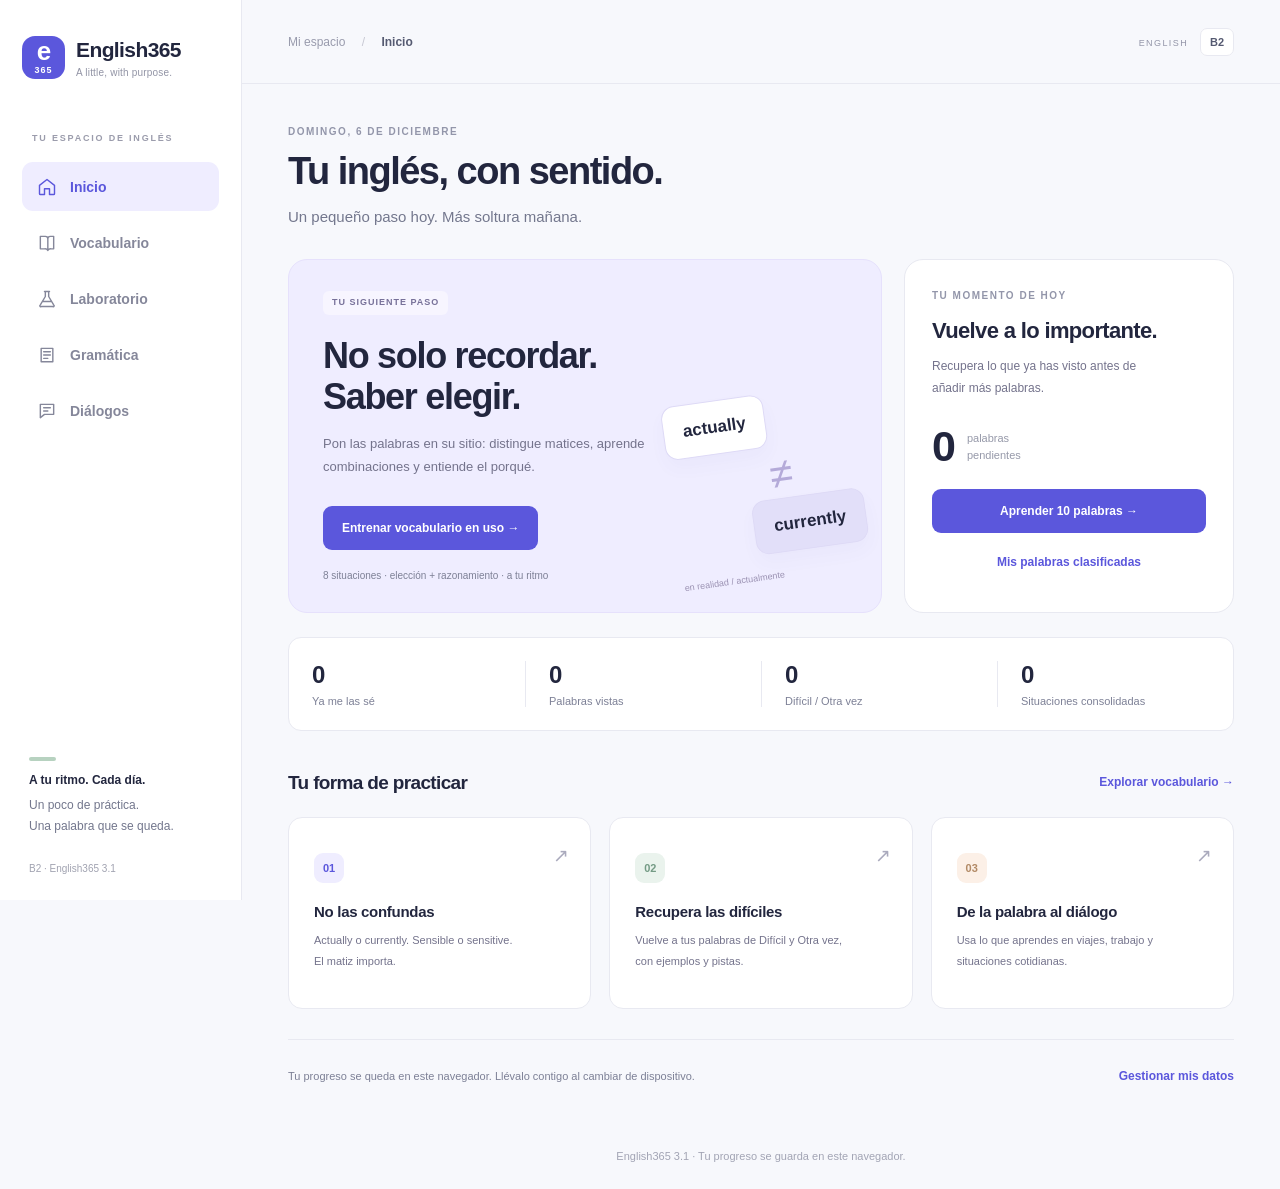
==== commit 4fcfa363: "Add files via upload" ====
--- a/index.html
+++ b/index.html
@@ -1,4 +1,4 @@
 <!doctype html>
 <html lang="es"><head><meta charset="utf-8"><meta name="viewport" content="width=device-width,initial-scale=1,viewport-fit=cover"><meta name="theme-color" content="#f7f8fc"><meta name="description" content="English365: vocabulario en uso, práctica escrita y repaso B2"><link rel="manifest" href="manifest.webmanifest"><link rel="icon" href="icon.svg" type="image/svg+xml"><link rel="stylesheet" href="style.css"><title>English365 · Tu inglés, con sentido</title></head>
-<body><a class="skip-link" href="#app">Saltar al contenido</a><div class="app-frame"><aside class="sidebar"><a href="#home" class="brand"><span class="mark">e<span>365</span></span><span>English365<small>A little, with purpose.</small></span></a><p class="sidebar-label">TU ESPACIO DE INGLÉS</p><nav class="app-nav" aria-label="Navegación principal"><button type="button" data-nav="home"><svg viewBox="0 0 24 24" fill="none" stroke="currentColor" stroke-width="1.7" stroke-linecap="round" stroke-linejoin="round" aria-hidden="true"><path d="m3 10 9-7 9 7v10a1 1 0 0 1-1 1h-5v-7H9v7H4a1 1 0 0 1-1-1Z"/></svg><span>Inicio</span></button><button type="button" data-nav="vocab"><svg viewBox="0 0 24 24" fill="none" stroke="currentColor" stroke-width="1.7" stroke-linecap="round" stroke-linejoin="round" aria-hidden="true"><path d="M4 4h6a3 3 0 0 1 3 3v14a4 4 0 0 0-4-2H4Zm16 0h-4a3 3 0 0 0-3 3v14a4 4 0 0 1 4-2h3Z"/></svg><span>Vocabulario</span></button><button type="button" data-nav="lab"><svg viewBox="0 0 24 24" fill="none" stroke="currentColor" stroke-width="1.7" stroke-linecap="round" stroke-linejoin="round" aria-hidden="true"><path d="M9 3h6m-5 0v6l-6 10a1 1 0 0 0 1 2h14a1 1 0 0 0 1-2L14 9V3M7 15h10"/></svg><span>Laboratorio</span></button><button type="button" data-nav="grammar"><svg viewBox="0 0 24 24" fill="none" stroke="currentColor" stroke-width="1.7" stroke-linecap="round" stroke-linejoin="round" aria-hidden="true"><path d="M5 4h14v16H5ZM8 8h8m-8 4h8m-8 4h5"/></svg><span>Gramática</span></button><button type="button" data-nav="dialogs"><svg viewBox="0 0 24 24" fill="none" stroke="currentColor" stroke-width="1.7" stroke-linecap="round" stroke-linejoin="round" aria-hidden="true"><path d="M4 4h16v12H9l-5 4Z"/><path d="M8 8h8m-8 4h5"/></svg><span>Diálogos</span></button></nav><div class="sidebar-foot"><span class="local-dot"></span><strong>A tu ritmo. Cada día.</strong><p>Un poco de práctica.<br>Una palabra que se queda.</p><small>B2 · English365 3.0</small></div></aside><div class="workspace"><header class="topbar"><span class="breadcrumb">Mi espacio <span>/</span> <strong id="view-name">Inicio</strong></span><span class="level">ENGLISH <b>B2</b></span></header><main id="app" tabindex="-1"></main><footer>English365 3.0 · Tu progreso se guarda en este navegador.</footer></div></div><input type="file" id="importFile" accept="application/json,.json" hidden>
-<script src="content.js"></script><script src="vocabulario-b2-pdf.js"></script><script src="speaking.js"></script><script src="word-relations.js"></script><script src="word-examples.js"></script><script src="word-coach.js"></script><script src="usage-content.js"></script><script src="usage-lab.js"></script><script src="app.js"></script></body></html>+<body><a class="skip-link" href="#app">Saltar al contenido</a><div class="app-frame"><aside class="sidebar"><a href="#home" class="brand"><span class="mark">e<span>365</span></span><span>English365<small>A little, with purpose.</small></span></a><p class="sidebar-label">TU ESPACIO DE INGLÉS</p><nav class="app-nav" aria-label="Navegación principal"><button type="button" data-nav="home"><svg viewBox="0 0 24 24" fill="none" stroke="currentColor" stroke-width="1.7" stroke-linecap="round" stroke-linejoin="round" aria-hidden="true"><path d="m3 10 9-7 9 7v10a1 1 0 0 1-1 1h-5v-7H9v7H4a1 1 0 0 1-1-1Z"/></svg><span>Inicio</span></button><button type="button" data-nav="vocab"><svg viewBox="0 0 24 24" fill="none" stroke="currentColor" stroke-width="1.7" stroke-linecap="round" stroke-linejoin="round" aria-hidden="true"><path d="M4 4h6a3 3 0 0 1 3 3v14a4 4 0 0 0-4-2H4Zm16 0h-4a3 3 0 0 0-3 3v14a4 4 0 0 1 4-2h3Z"/></svg><span>Vocabulario</span></button><button type="button" data-nav="lab"><svg viewBox="0 0 24 24" fill="none" stroke="currentColor" stroke-width="1.7" stroke-linecap="round" stroke-linejoin="round" aria-hidden="true"><path d="M9 3h6m-5 0v6l-6 10a1 1 0 0 0 1 2h14a1 1 0 0 0 1-2L14 9V3M7 15h10"/></svg><span>Laboratorio</span></button><button type="button" data-nav="grammar"><svg viewBox="0 0 24 24" fill="none" stroke="currentColor" stroke-width="1.7" stroke-linecap="round" stroke-linejoin="round" aria-hidden="true"><path d="M5 4h14v16H5ZM8 8h8m-8 4h8m-8 4h5"/></svg><span>Gramática</span></button><button type="button" data-nav="dialogs"><svg viewBox="0 0 24 24" fill="none" stroke="currentColor" stroke-width="1.7" stroke-linecap="round" stroke-linejoin="round" aria-hidden="true"><path d="M4 4h16v12H9l-5 4Z"/><path d="M8 8h8m-8 4h5"/></svg><span>Diálogos</span></button></nav><div class="sidebar-foot"><span class="local-dot"></span><strong>A tu ritmo. Cada día.</strong><p>Un poco de práctica.<br>Una palabra que se queda.</p><small>B2 · English365 3.1</small></div></aside><div class="workspace"><header class="topbar"><span class="breadcrumb">Mi espacio <span>/</span> <strong id="view-name">Inicio</strong></span><span class="level">ENGLISH <b>B2</b></span></header><main id="app" tabindex="-1"></main><footer>English365 3.1 · Tu progreso se guarda en este navegador.</footer></div></div><input type="file" id="importFile" accept="application/json,.json" hidden>
+<script src="content.js"></script><script src="vocabulario-b2-pdf.js"></script><script src="speaking.js"></script><script src="expanded-content.js"></script><script src="word-relations.js"></script><script src="word-examples.js"></script><script src="word-coach.js"></script><script src="usage-content.js"></script><script src="usage-lab.js"></script><script src="expanded-practice.js"></script><script src="app.js"></script></body></html>
--- a/style.css
+++ b/style.css
@@ -8,3 +8,12 @@
 .context-intent{font-size:13px;color:#77728f;background:#f7f5fe;padding:12px 16px;border-radius:8px;margin-top:20px;line-height:1.7}
 /* Secondary text remains readable without competing with the task. */
 .route-card p,.today-card p,.dashboard-hero p{color:#74738c}.metric span,.hero-foot,.category-card small,.dashboard-bottom p{color:#7d8096}
+
+/* 3.1 · Vocabulario por función y formas verbales. */
+.learning-hubs{display:grid;grid-template-columns:repeat(3,minmax(0,1fr));gap:16px;margin:22px 0 26px}.learning-hub{background:#fff;border:1px solid var(--border);border-radius:14px;padding:23px;text-align:left;cursor:pointer}.learning-hub:hover{border-color:#bdb7eb}.learning-hub h2{font-size:20px;margin:16px 0 10px}.learning-hub p{font-size:12px;margin:0}.learning-hub:nth-child(2){background:#f2f6f0}.learning-hub:nth-child(3){background:#fcf3ec}.category-controls{margin:25px 0}.theme-facets{width:100%;gap:3px}.theme-facets .btn{font-size:11px}.category-word{border-bottom:1px solid var(--border);padding:17px 0}.category-word .word-row{border:0;padding:0 0 10px;flex-wrap:wrap}.category-word>.tag{margin-right:10px}.category-word .word-examples{margin:10px 0}.category-practice h2{font-size:22px}.practice-settings{display:grid;grid-template-columns:1fr 1fr;gap:18px;margin:23px 0 5px}.practice-settings label,.irregular-form label{font-size:13px;line-height:1.7;color:#74788e}.verb-table-scroll{overflow-x:auto;background:#fff;border:1px solid var(--border);border-radius:12px;margin-top:20px}.verb-table{width:100%;border-collapse:collapse;font-size:14px;min-width:720px}.verb-table th,.verb-table td{text-align:left;vertical-align:top;border-bottom:1px solid var(--border);padding:16px 17px;line-height:1.7}.verb-table thead th{font-size:11px;text-transform:uppercase;letter-spacing:.7px;background:#f0effa;color:#807b98}.verb-table tbody th{font-weight:650;color:var(--accent)}.verb-table td:nth-child(2),.verb-table td:nth-child(3){white-space:nowrap}.verb-note{display:block;min-width:170px;max-width:340px;color:#8c8fa3;font-size:11px;margin-top:7px;line-height:1.7}.verb-table .btn{font-size:11px;padding:8px 11px;min-height:32px;margin:0}.irregular-form{display:grid;grid-template-columns:1fr 1fr;gap:10px 20px;margin-top:22px}.irregular-form .btn{align-self:center}.verb-chain{font-size:22px;line-height:1.7!important;white-space:normal;overflow-wrap:anywhere}.conversation-grid{display:grid;grid-template-columns:repeat(3,minmax(0,1fr));gap:17px;margin:25px 0}.conversation-grid .lesson-tile h2{margin-top:20px;font-size:24px}.conversation-grid .rule-preview{margin-top:18px}.conversation-grid .tag{font-size:8px}.category-words>.muted{margin-top:20px}
+@media(max-width:1000px){.learning-hubs{grid-template-columns:1fr}.conversation-grid{grid-template-columns:repeat(2,minmax(0,1fr))}.learning-hub{padding:22px}.learning-hub h2{margin-top:12px}.theme-facets .btn{flex:1 1 auto}}
+@media(max-width:700px){.practice-settings,.conversation-grid{grid-template-columns:1fr}.practice-settings{gap:0}.irregular-form{grid-template-columns:1fr}.learning-hubs{gap:12px}.learning-hub h2{font-size:20px}.verb-chain{font-size:18px}.category-practice{padding:20px}.category-practice .row{gap:3px}.category-practice .btn{font-size:11px}.theme-facets .btn{font-size:10px;min-height:35px}.verb-table{min-width:680px}.category-word .word-row>span{text-align:left}}
+
+.choices>.btn.correct{background:#edf6ef;border-color:#bad3c1;color:#387250}.choices>.btn.wrong{background:#fff0ec;border-color:#e5c7bc;color:#a26955}
+
+.category-icon{font-size:11px;font-weight:700;letter-spacing:.5px;background:#f0edfc;color:#8680a6;border-radius:9px;width:36px;height:36px;display:flex;align-items:center;justify-content:center}
